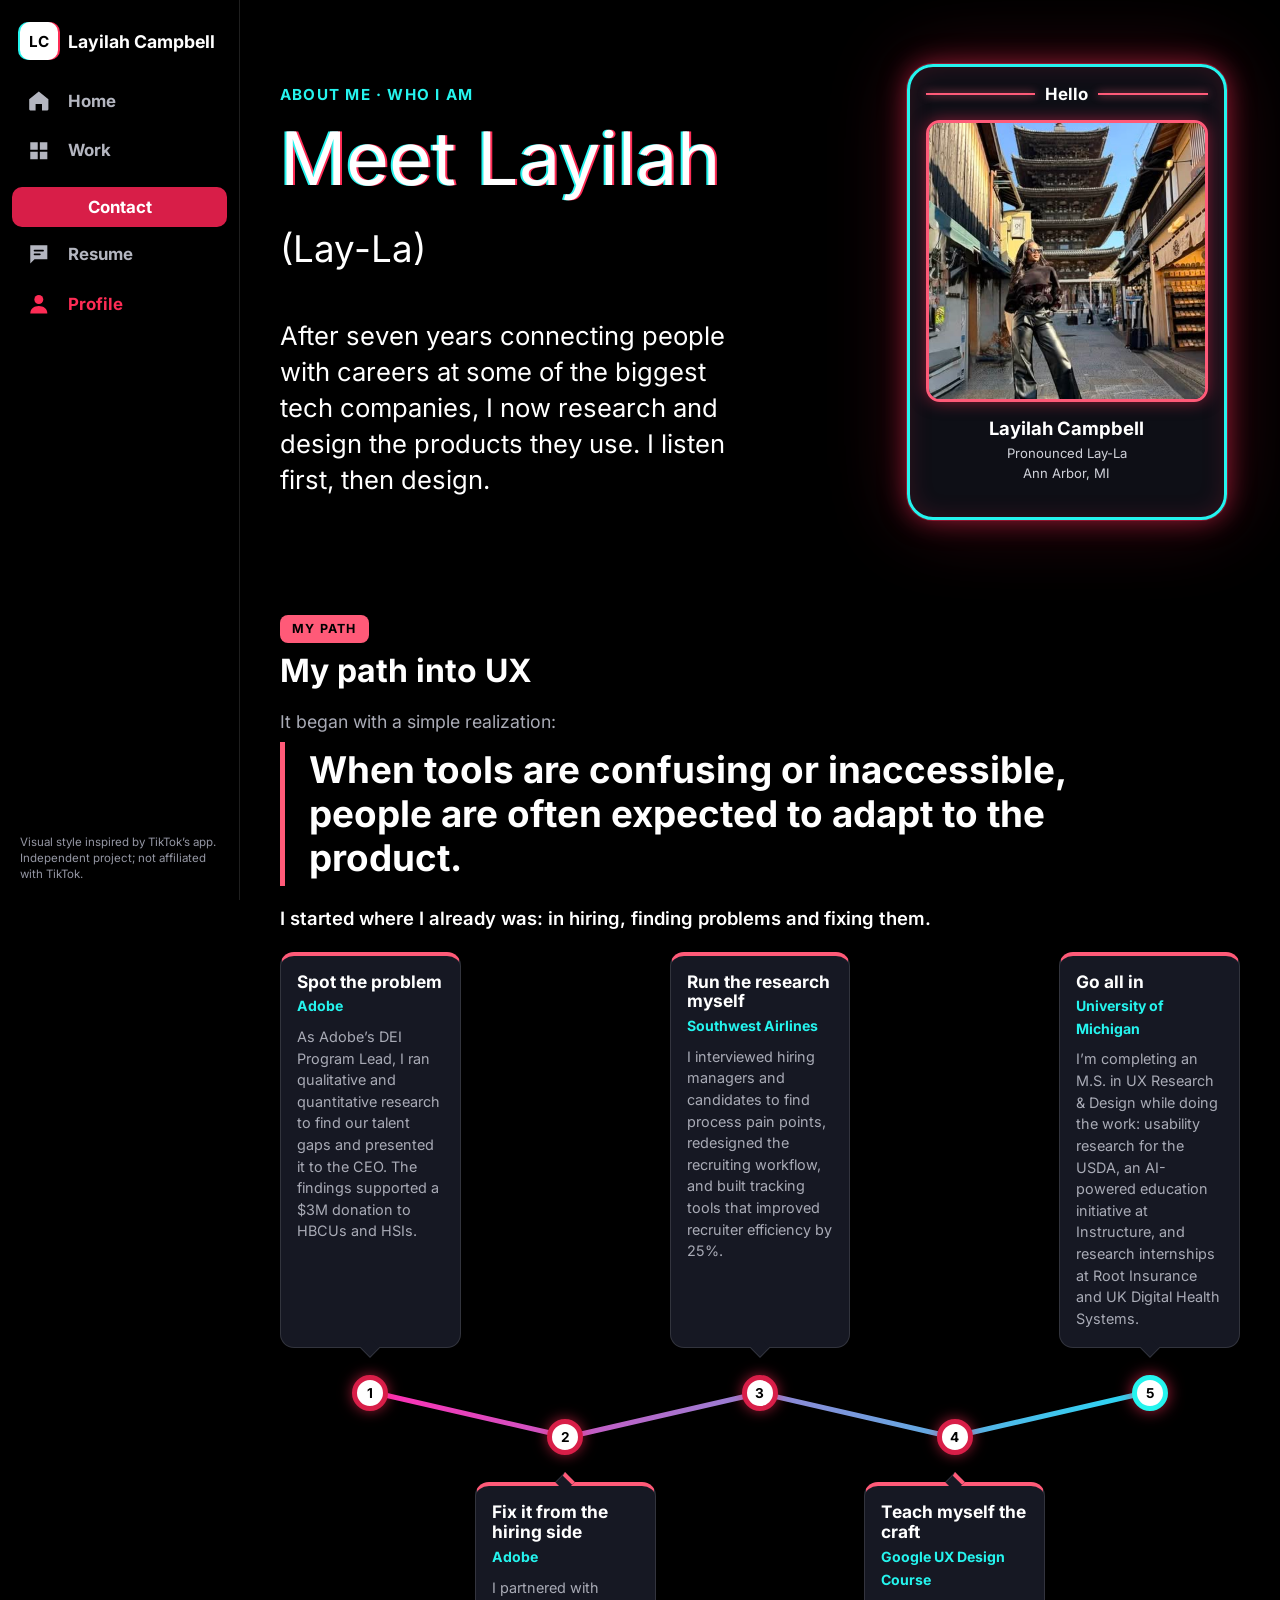
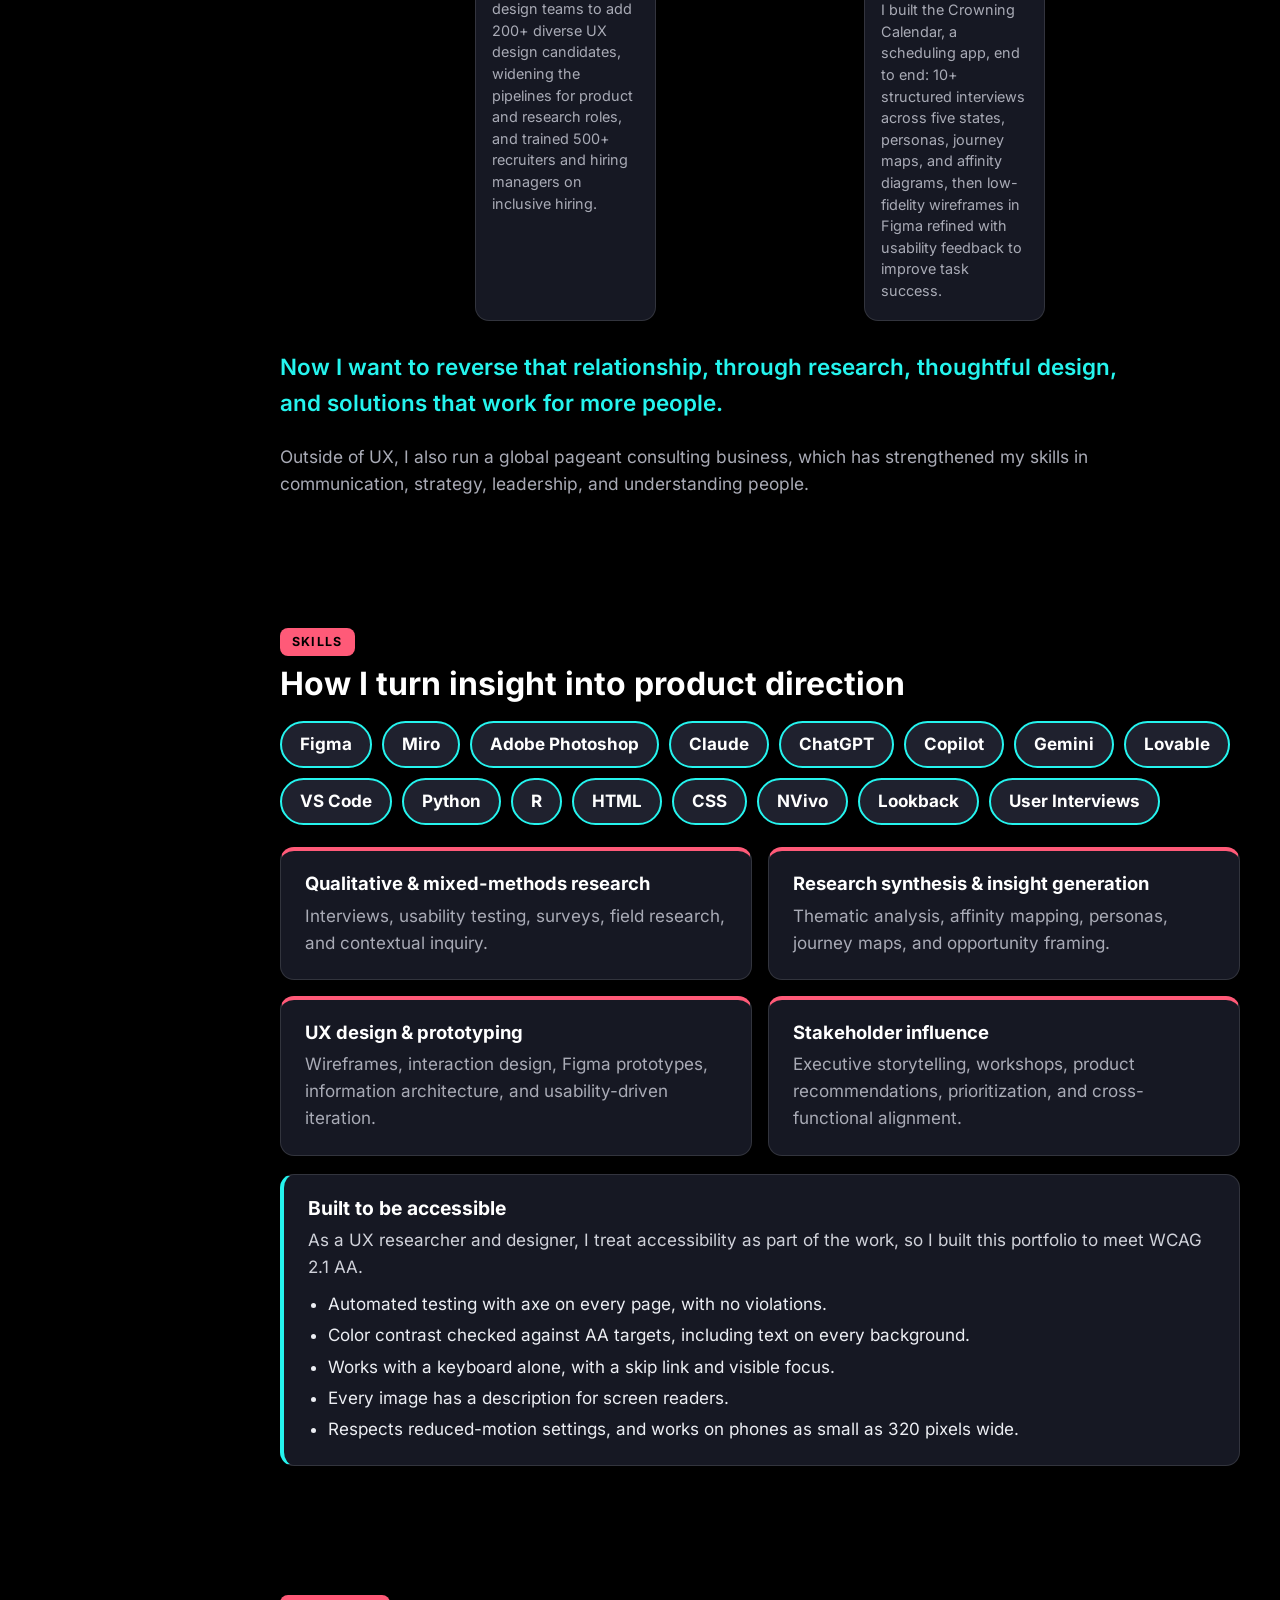
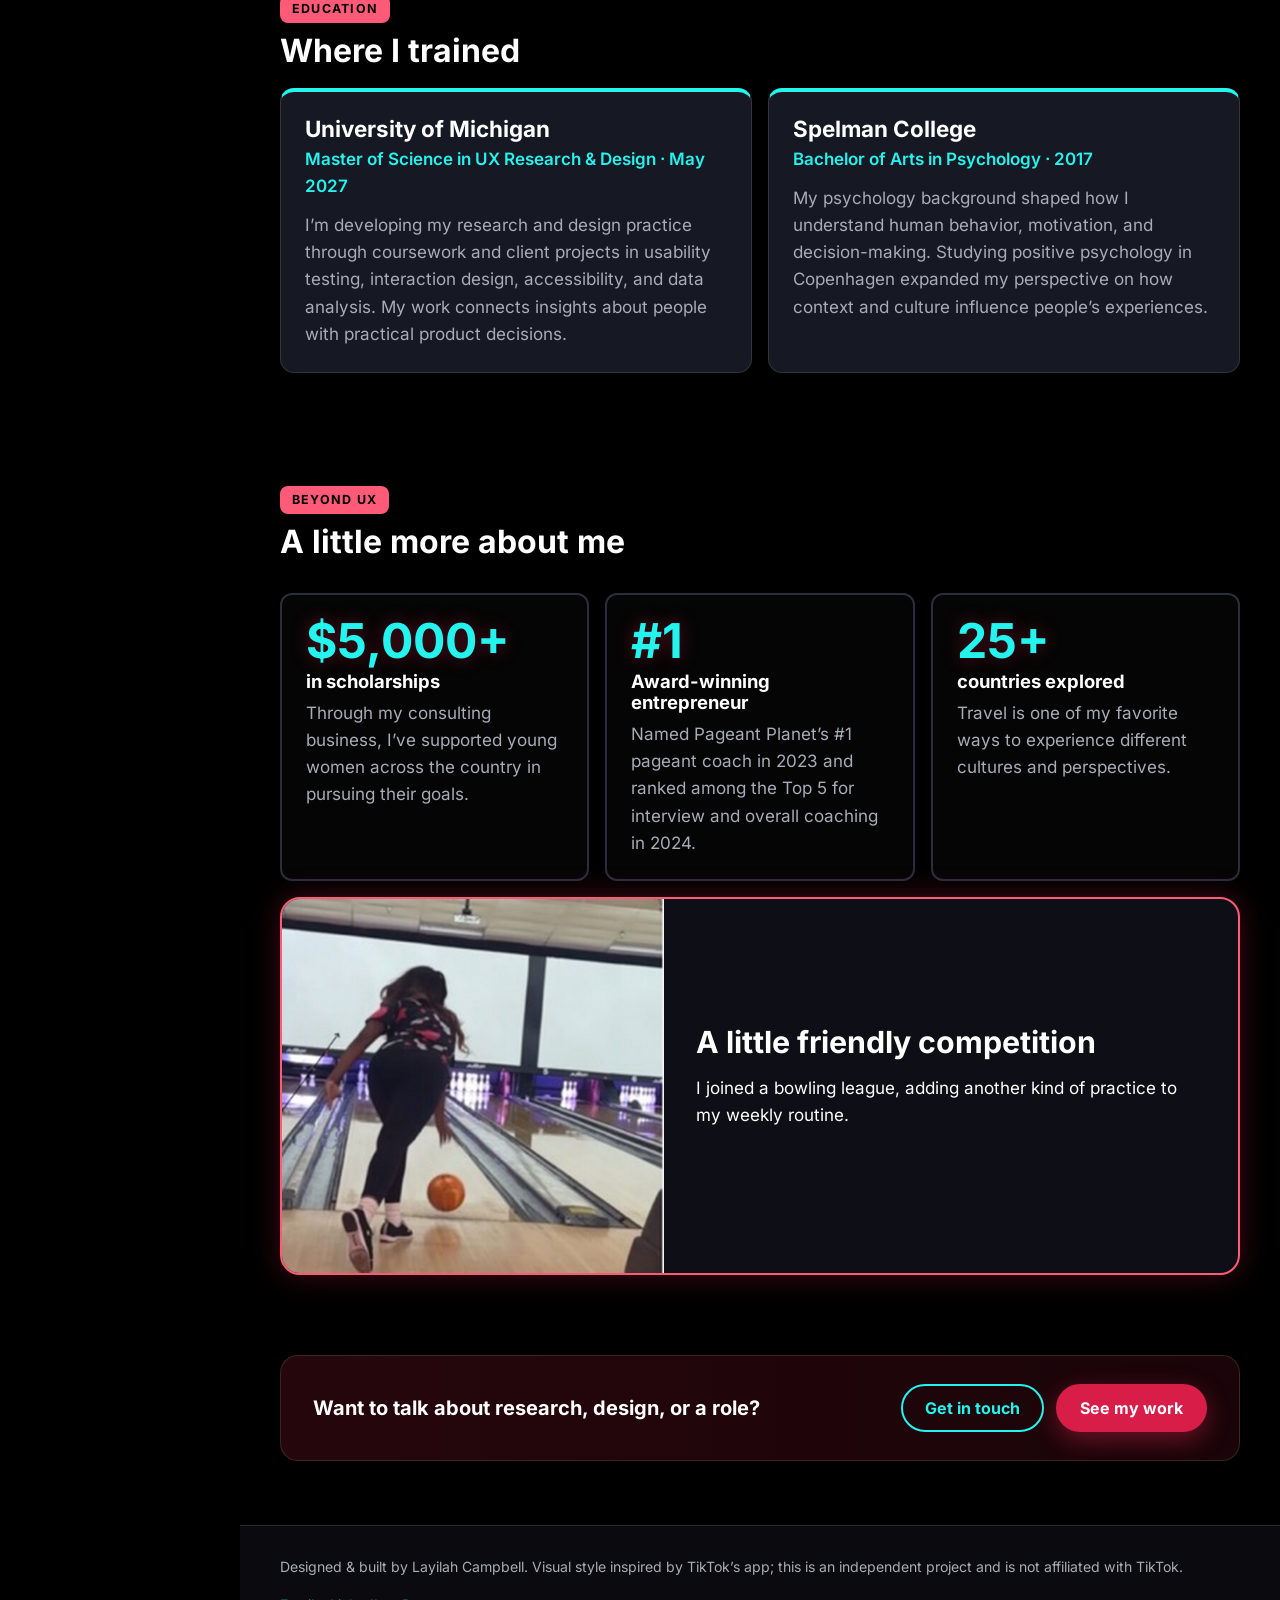
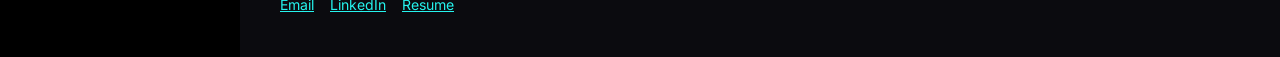
==== about.html @ dba00a61 "TikTok-inspired portfolio: reel feed, summary sheet, tab bar/sidebar nav Co-Authored-By: Claude Sonn" ====
<!doctype html>
<html lang="en">
<head>
  <meta charset="utf-8">
  <meta name="viewport" content="width=device-width, initial-scale=1">
  <title>About Layilah Campbell | UX Researcher &amp; Designer</title>
  <meta name="description" content="From seven years of recruiting at Google, Adobe and Meta to UX research and design. Learn how Layilah works.">
  <meta property="og:type" content="website">
  <meta property="og:site_name" content="Layilah Campbell">
  <meta property="og:title" content="About Layilah Campbell | UX Researcher &amp; Designer">
  <meta property="og:description" content="From seven years of recruiting at Google, Adobe and Meta to UX research and design. Learn how Layilah works.">
  <meta property="og:image" content="https://layilahnasser.github.io/tiktokportfolio/assets/img/og-card.jpg">
  <meta property="og:image:width" content="1200">
  <meta property="og:image:height" content="630">
  <meta property="og:image:alt" content="Layilah Campbell, UX research and design portfolio">
  <meta name="twitter:card" content="summary_large_image">
  <meta name="theme-color" content="#0f1114">
  <link rel="icon" href="assets/favicon.svg" type="image/svg+xml">
  <link rel="stylesheet" href="css/styles.css">
</head>
<body data-page="about">
  <header id="hud" class="hud"></header>
  <main id="main" tabindex="-1"></main>
  <footer id="footer" class="footer"></footer>
  <script src="js/data.js"></script>
  <script src="js/main.js"></script>
  <script src="js/pages.js"></script>
</body>
</html>
---- css/styles.css ----
/* ==========================================================================
   Layilah Campbell: UX research and design portfolio
   A short-video app look: black canvas, a full-screen vertical feed, a bottom tab bar, red and cyan accents.
   Inspired by the style of TikTok's app. Independent project; not affiliated with TikTok.
   Font: Inter (SIL Open Font License), hosted with the site.
   ========================================================================== */

@font-face { font-family: "Inter"; src: url("../assets/fonts/Inter-400.woff2") format("woff2"); font-weight: 400; font-display: swap; }
@font-face { font-family: "Inter"; src: url("../assets/fonts/Inter-500.woff2") format("woff2"); font-weight: 500; font-display: swap; }
@font-face { font-family: "Inter"; src: url("../assets/fonts/Inter-600.woff2") format("woff2"); font-weight: 600; font-display: swap; }
@font-face { font-family: "Inter"; src: url("../assets/fonts/Inter-700.woff2") format("woff2"); font-weight: 700; font-display: swap; }

:root {
  --bg: #000000;
  --bg-2: #0b0b0f;
  --panel: #161823;
  --panel-2: #1f212e;
  --line: rgba(255, 255, 255, 0.12);
  --text: #ffffff;
  --muted: #a9abb6;          /* secondary text, 9:1+ on every panel */
  --pink: #ff5a78;          /* neon: text/glow on dark (5.8:1 on --bg) */
  --pink-strong: #d81e48;   /* fills behind white text (5.4:1) */
  --pink-soft: #ffc9d3;
  --cyan: #25f4ee;
  --blue: #25f4ee;
  --blue-strong: #0b5f5c;   /* fills behind white text (6.8:1) */
  --lane-light: #2f6f6a;
  --gold: #ffd166;
  --wood-1: #d0915a;
  --wood-2: #8a5a2f;
  --strong: #ffffff;        /* headings and strong text */
  --soft: #d0d2da;          /* secondary text */
  --soft-2: #eceef3;        /* body text on panels */
  --bd: #2a2d3b;            /* panel borders */
  --accent: #25f4ee;        /* links and accents (text) */
  --gold-text: #ffd166;
  --inset: #0e0f16;         /* inset panels */
  --why-bg: #2a121a;
  --why-bd: #8a2a40;
  --why-label: #ffb3c1;
  --radius: 14px;
  --maxw: 1160px;
  --gutter: clamp(16px, 4vw, 40px);
  --font: "Inter", system-ui, -apple-system, "Segoe UI", sans-serif;
  --script: "Inter", system-ui, -apple-system, "Segoe UI", sans-serif;
  --tt-red: #fe2c55;
  --tt-cyan: #25f4ee;
  /* neon tube look: white core, pink tube, dark edge, glow */
  --neon-pink: none;
}

*,
*::before,
*::after { box-sizing: border-box; }

html { scroll-behavior: smooth; scroll-padding-top: 84px; }
@media (prefers-reduced-motion: reduce) {
  html { scroll-behavior: auto; }
  *, *::before, *::after { animation-duration: 0.001ms !important; animation-iteration-count: 1 !important; transition-duration: 0.001ms !important; }
}

body {
  margin: 0;
  font-family: var(--font);
  font-size: 17px;
  line-height: 1.6;
  color: var(--text);
  background-color: var(--bg);
  background-image: none;
  background-attachment: fixed;
  overflow-x: hidden;
  -webkit-font-smoothing: antialiased;
}

img { max-width: 100%; display: block; }
a { color: var(--cyan); }
h1, h2, h3, h4 { line-height: 1.15; margin: 0 0 0.5em; font-weight: 700; letter-spacing: 0; }
/* Page titles use the logo's neon script */
h1 {
  font-family: var(--script); font-weight: 400; font-size: clamp(2.8rem, 6.5vw, 4.6rem); line-height: 1.05;
  color: var(--strong); -webkit-text-stroke: 0.07em var(--pink); paint-order: stroke fill; text-shadow: var(--neon-pink);
  padding: 0.05em 0.1em 0.1em 0; transform: rotate(-3deg); transform-origin: left center;
}
h1 .todo { -webkit-text-stroke: 0; text-shadow: none; }
h2 { font-size: clamp(1.6rem, 3.4vw, 2.4rem); }
h3 { font-size: 1.15rem; }
p { margin: 0 0 1em; }
.sr-only { position: absolute !important; width: 1px; height: 1px; padding: 0; margin: -1px; overflow: hidden; clip: rect(0, 0, 0, 0); white-space: nowrap; border: 0; }
:focus-visible { outline: 3px solid var(--cyan); outline-offset: 3px; border-radius: 6px; }
main { display: block; outline: none; }
main > * { width: min(var(--maxw), 100% - 2 * var(--gutter)); margin-inline: auto; }

.skip { position: absolute; left: -999px; top: 8px; background: var(--pink); color: var(--strong); padding: 8px 14px; border-radius: 8px; z-index: 100; }
.skip:focus { left: 8px; }

/* Placeholder text — remove by editing js/data.js */
.todo {
  outline: 1.5px dashed var(--pink);
  outline-offset: 1px;
  background: rgba(254, 44, 85, 0.09);
  color: var(--pink-soft);
  border-radius: 4px;
  padding: 0 4px;
}

/* ---------- Buttons, labels ---------- */
.btn {
  display: inline-flex; align-items: center; gap: 8px;
  padding: 12px 22px; border-radius: 999px;
  font: 700 1rem var(--font); text-decoration: none; cursor: pointer;
  border: 2px solid transparent; transition: transform 0.15s, box-shadow 0.2s, background 0.2s;
}
.btn:hover { transform: translateY(-2px); }
.btn--pink { background: var(--pink-strong); color: var(--strong); box-shadow: 0 0 0 0 rgba(254, 44, 85, 0.5), 0 8px 24px rgba(254, 44, 85, 0.35); }
.btn--pink:hover { box-shadow: 0 0 22px rgba(254, 44, 85, 0.7); }
.btn--ghost { border-color: var(--cyan); color: var(--cyan); background: transparent; }
.btn--ghost:hover { background: rgba(254, 44, 85, 0.1); }

.eyebrow { font-weight: 700; text-transform: uppercase; letter-spacing: 0.08em; font-size: 0.95rem; color: var(--cyan); -webkit-text-stroke: 0.12em var(--bg-2); paint-order: stroke fill; text-shadow: 0 0 10px rgba(254, 44, 85, 0.45); margin-bottom: 0.6em; }
.lede { font-size: 1.15rem; color: var(--muted); max-width: 62ch; }
.h-sm { font-size: 1.2rem; text-transform: uppercase; letter-spacing: 0.1em; color: var(--pink-soft); margin: 0 0 1em; }
.h-sm--gap { margin-top: 1.8em; }

/* ---------- Top navigation ---------- */
.hud { position: sticky; top: 0; z-index: 50; padding: 10px var(--gutter); background: linear-gradient(rgba(13, 10, 20, 0.92), rgba(13, 10, 20, 0.75)); backdrop-filter: blur(8px); border-bottom: 1px solid var(--line); }
.hud-bar { display: flex; align-items: center; gap: 10px; max-width: var(--maxw); margin: 0 auto; }
.hud-links { display: flex; gap: 8px; list-style: none; margin: 0; padding: 0; overflow-x: auto; scrollbar-width: none; }
.hud-links::-webkit-scrollbar { display: none; }
.hud-pill {
  display: inline-block; white-space: nowrap; padding: 7px 16px; border-radius: 999px;
  font-weight: 700; font-size: 0.92rem; color: var(--strong); text-decoration: none;
  background: rgba(254, 44, 85, 0.16); border: 2px solid rgba(254, 44, 85, 0.7);
  transition: background 0.2s, border-color 0.2s;
}
.hud-pill:hover { background: rgba(254, 44, 85, 0.35); }
.hud-pill.is-active { background: var(--pink-strong); border-color: var(--pink); box-shadow: 0 0 14px rgba(254, 44, 85, 0.55); }
.hud-status { margin-left: auto; display: inline-flex; align-items: center; gap: 8px; white-space: nowrap; padding: 6px 14px; border-radius: 999px; font-weight: 700; font-size: 0.85rem; color: var(--gold-text); background: rgba(255, 176, 32, 0.12); border: 2px solid var(--gold); }
.hud-status .dot { width: 9px; height: 9px; border-radius: 50%; background: #3dff8b; box-shadow: 0 0 8px #3dff8b; }
@media (max-width: 720px) {
  .hud-status { display: none; }
  .hud { padding-inline: 12px; }
  .hud-bar, .hud-links { gap: 6px; }
  .hud-pill { padding: 5px 9px; font-size: 0.78rem; }
}

/* ---------- Logo (name + title) ---------- */
.logo {
  --size: 44px;
  font-size: var(--size);
  display: inline-grid; grid-template-columns: auto auto; grid-template-areas: "script mark" "title title";
  align-items: end; column-gap: 0.08em; text-decoration: none; line-height: 1;
}
.logo--sm { --size: 30px; }
.logo-script { grid-area: script; display: flex; flex-direction: column; transform: rotate(-8deg); transform-origin: left bottom; }
.logo-first, .logo-last {
  font-family: var(--script); color: var(--strong); font-weight: 400;
  -webkit-text-stroke: 0.075em var(--pink); paint-order: stroke fill; text-shadow: var(--neon-pink);
}
.logo-first { font-size: 0.48em; margin-left: 0.1em; margin-bottom: -0.12em; }
.logo-last { font-size: 1em; padding-right: 0.05em; }
.logo-mark { grid-area: mark; width: 1.15em; height: auto; align-self: center; filter: drop-shadow(0 0 0.06em rgba(254, 44, 85, 0.6)); }
.logo-title {
  grid-area: title; justify-self: end; margin-top: 0.05em;
  font: 700 0.27em/1 var(--font); letter-spacing: 0.02em; text-transform: uppercase; color: var(--cyan);
  -webkit-text-stroke: 0.14em var(--bg-2); paint-order: stroke fill; text-shadow: 0 0 0.3em rgba(254, 44, 85, 0.55);
}

/* ---------- Profile card: photo, school and program ---------- */
.player-card {
  position: relative; margin: 0; width: 100%; max-width: 340px; padding: 14px 16px 34px; text-align: center;
  border-radius: 26px; background: linear-gradient(180deg, var(--inset), var(--inset));
  border: 3px solid var(--cyan);
  box-shadow: 0 0 0 1px rgba(254, 44, 85, 0.35), 0 0 26px rgba(254, 44, 85, 0.55), 0 0 80px rgba(254, 44, 85, 0.22), inset 0 0 24px rgba(254, 44, 85, 0.14);
}
.pc-school { display: flex; align-items: center; gap: 10px; margin: 0 0 12px; font-weight: 700; font-size: 1.05rem; color: var(--strong); }
.pc-school::before, .pc-school::after { content: ""; flex: 1; height: 2px; background: var(--pink); box-shadow: 0 0 8px var(--pink); }
.pc-photo { aspect-ratio: 1 / 1; overflow: hidden; border: 3px solid var(--pink); border-radius: 14px; background: var(--inset); box-shadow: 0 0 16px rgba(254, 44, 85, 0.5); }
.pc-photo img { width: 100%; height: 100%; object-fit: cover; object-position: 50% 25%; }
.pc-info { display: flex; flex-direction: column; gap: 2px; margin-top: 12px; }
.pc-info strong { font-size: 1.15rem; color: var(--strong); }
.pc-info span { font-size: 0.82rem; color: var(--soft); line-height: 1.35; }
.pc-ball { position: absolute; right: -36px; bottom: -44px; width: 76px; height: 76px; filter: drop-shadow(0 8px 12px rgba(0, 0, 0, 0.65)); }
.player-card--about { justify-self: center; max-width: 320px; margin: 0 22px 22px 0; }

/* ---------- Home hero (banner: name + headline left, player card + lane right) ---------- */
.hero {
  position: relative; isolation: isolate; display: grid; grid-template-columns: 1.1fr 0.9fr; align-items: center; gap: 28px;
  min-height: 620px; margin-top: 20px; padding: clamp(28px, 4.5vw, 56px); border-radius: 28px; overflow: hidden;
  border: 1px solid rgba(255, 255, 255, 0.1);
  background:
    radial-gradient(ellipse 60% 70% at 14% 42%, rgba(255, 255, 255, 0.3), transparent 70%),
    linear-gradient(105deg, var(--bg) 0%, var(--inset) 55%, var(--inset) 100%);
}
.hero::before { /* speed streaks behind the headline */
  content: ""; position: absolute; inset: 0; z-index: -1; pointer-events: none;
  background:
    linear-gradient(90deg, transparent, rgba(254, 44, 85, 0.38) 45%, transparent 90%) 8% 56% / 62% 2px no-repeat,
    linear-gradient(90deg, transparent, rgba(255, 255, 255, 0.34) 50%, transparent) 22% 64% / 55% 3px no-repeat,
    linear-gradient(90deg, transparent, rgba(254, 44, 85, 0.25) 50%, transparent) 4% 72% / 60% 1px no-repeat,
    linear-gradient(90deg, transparent, rgba(254, 44, 85, 0.3) 40%, transparent) 30% 38% / 50% 2px no-repeat,
    linear-gradient(90deg, transparent, rgba(255, 255, 255, 0.28) 50%, transparent) 10% 84% / 45% 1px no-repeat;
}
.hero-bg { position: absolute; inset: 0; z-index: -1; overflow: hidden; }
.hero-lane { position: absolute; inset: 0; perspective: 760px; perspective-origin: 90% 0%; }
.hero-lane-plane { position: absolute; left: 93%; bottom: -150px; width: 420px; margin-left: -210px; height: 1250px; transform-origin: 50% 100%; transform: rotateX(70deg); transform-style: preserve-3d; }
.hero-lane-plane::after { content: ""; position: absolute; inset: 0; pointer-events: none; background: linear-gradient(to bottom, rgba(255, 255, 255, 0.85), transparent 14%); }
.hero-lane .pin-spot { width: 18px; height: 18px; left: calc(50% + var(--x) * 30px - 9px); bottom: calc(100% - 230px + var(--r) * 64px - 9px); }
.hero-lane .pin-wrap { width: 54px; height: 158px; left: calc(50% + var(--x) * 30px - 27px); bottom: calc(100% - 230px + var(--r) * 64px); transform: rotateX(-70deg); }
.hero-stats { display: flex; flex-direction: column; margin: 0 0 18px; font: italic 500 0.95rem var(--font); color: rgba(255, 255, 255, 0.9); line-height: 1.5; }
.hero-copy { position: relative; z-index: 2; }
.hero-title {
  max-width: 13em; margin: 0.45em 0 0.4em; padding: 0; transform: none; -webkit-text-stroke: 0; paint-order: normal;
  font-family: var(--font); font-weight: 700; font-size: clamp(2.1rem, 4.7vw, 3.5rem); line-height: 1.08; letter-spacing: 0;
  color: var(--cyan); text-shadow: 0 0 24px rgba(254, 44, 85, 0.3);
}
.hero-tagline { font-size: clamp(1.05rem, 1.7vw, 1.2rem); max-width: 34em; color: var(--strong); margin: 0; }
.hero-ctas { display: flex; flex-wrap: wrap; gap: 12px; margin-top: 1.5em; }
.hero-scene { position: relative; z-index: 2; display: flex; justify-content: center; padding: 0 clamp(70px, 12vw, 150px) 22px 0; }
/* the logo on the hero is just the neon name; the title lives on the player card */
.logo--xl { --size: clamp(54px, 8.4vw, 98px); }
.logo--xl .logo-mark, .logo--xl .logo-title { display: none; }
.logo--xl .logo-script { align-items: flex-start; }
.logo--xl .logo-first { font-size: 0.9em; margin: 0 0 -0.12em 0.05em; }
.logo--xl .logo-last { margin-left: 0.32em; }

@media (max-width: 900px) {
  .hero { grid-template-columns: 1fr; min-height: 0; gap: 36px; padding-bottom: 48px; }
  .hero-bg { top: 52%; } /* keep the lane (and pins) clear of the text on small screens */
  .hero-lane-plane { left: 50%; width: 360px; margin-left: -180px; bottom: -200px; }
  .hero-scene { padding: 0 22px 22px 0; }
}

/* ---------- Sections ---------- */
.section { padding: 56px 0; }
.section-head { margin-bottom: 26px; }
.section-head h2 { margin-bottom: 0.3em; }
.narrow { max-width: 760px; }
.prose p { font-size: 1.1rem; }

/* ---------- Project table (Project / Focus / Approach / Case study) ---------- */
.scoreboard {
  --cols: minmax(270px, 2.2fr) 1.1fr 1.5fr 200px;
  background: linear-gradient(180deg, var(--inset), var(--inset)); border: 2px solid var(--bd); border-radius: 18px; overflow: hidden;
  box-shadow: 0 20px 60px rgba(0, 0, 0, 0.5), 0 0 40px rgba(255, 255, 255, 0.15);
}
.sb-head, .sb-row { display: grid; grid-template-columns: var(--cols); align-items: center; }
.sb-head { background: rgba(255, 255, 255, 0.85); color: var(--muted); font-size: 0.8rem; text-transform: uppercase; letter-spacing: 0.1em; font-weight: 700; border-bottom: 1px solid var(--line); }
.sb-head > span { padding: 14px 16px; }
.sb-h { display: flex; flex-direction: column; align-items: center; gap: 4px; border-left: 1px solid var(--line); }
.sb-h b { display: grid; place-items: center; width: 26px; height: 26px; border: 2px solid var(--pink); border-radius: 6px; color: var(--strong); font-size: 0.85rem; box-shadow: 0 0 8px rgba(254, 44, 85, 0.5); }
.sb-h small { font-size: 0.72rem; color: var(--strong); letter-spacing: 0.08em; }
.sb-list { list-style: none; margin: 0; padding: 0; }
.sb-row { text-decoration: none; color: var(--text); border-top: 1px solid var(--line); transition: background 0.18s; }
.sb-list li:first-child .sb-row { border-top: 0; }
.sb-list li:nth-child(odd) .sb-row { background: rgba(255, 255, 255, 0.025); }
.sb-row:hover, .sb-row:focus-visible { background: var(--blue-strong); outline: none; }
.sb-row:focus-visible { box-shadow: inset 0 0 0 3px var(--cyan); }
.sb-row > span { padding: 14px 16px; }
.sb-project { display: flex; align-items: center; gap: 14px; }
.sb-ball { flex: none; width: 34px; height: 34px; transition: transform 0.7s cubic-bezier(0.25, 0.6, 0.35, 1); }
.sb-row:hover .sb-ball { transform: translateX(8px) rotate(34deg); } /* rolls sideways: rotation = distance / radius */
.sb-num { flex: none; font-size: 1.25rem; min-width: 1.6em; }
.sb-title { display: flex; flex-direction: column; line-height: 1.3; min-width: 0; }
.sb-title strong { font-size: 1.08rem; }
.sb-title small { color: var(--muted); font-size: 0.88rem; }
.sb-row:hover .sb-title small { color: var(--strong); }
.sb-cell { font-size: 0.98rem; line-height: 1.35; border-left: 1px solid var(--line); align-self: stretch; display: flex; align-items: center; }
.sb-go { display: flex; justify-content: center; }
.sb-btn { display: inline-flex; gap: 8px; align-items: center; white-space: nowrap; padding: 9px 18px; border: 2px solid var(--cyan); border-radius: 999px; color: var(--strong); font-weight: 700; font-size: 0.92rem; transition: background 0.18s, color 0.18s; }
.sb-row:hover .sb-btn { background: #fff; color: var(--bg); border-color: #fff; }
.sb-foot { display: flex; gap: 14px; align-items: center; padding: 12px 18px; font-size: 0.85rem; color: var(--muted); background: rgba(255, 255, 255, 0.85); border-top: 1px solid var(--line); }
.sb-pins { color: var(--pink); letter-spacing: 1px; font-size: 0.7rem; white-space: nowrap; }
@media (max-width: 900px) {
  .sb-head { display: none; }
  .sb-row { grid-template-columns: 1fr; gap: 0; }
  .sb-row > span { padding: 6px 16px; }
  .sb-project { padding-top: 14px !important; }
  .sb-cell { border-left: 0; display: block; font-size: 0.92rem; color: var(--muted); }
  .sb-cell::before { content: attr(data-label) ": "; color: var(--strong); font-weight: 700; }
  .sb-row:hover .sb-cell { color: var(--strong); }
  .sb-go { justify-content: flex-start; padding-bottom: 14px !important; }
  .sb-pins { display: none; }
}

/* ---------- Home link tiles ---------- */
.tablet-row { display: grid; grid-template-columns: repeat(4, 1fr); gap: 14px; }
.tablet {
  display: flex; flex-direction: column; gap: 2px; padding: 18px 18px 20px; border-radius: 14px; text-decoration: none; color: var(--text);
  background: linear-gradient(160deg, var(--inset), var(--inset)); border: 2px solid var(--bd); transform: perspective(600px) rotateY(0deg);
  transition: transform 0.2s, border-color 0.2s, box-shadow 0.2s;
}
.tablet:hover { border-color: var(--pink); box-shadow: 0 0 20px rgba(254, 44, 85, 0.3); transform: translateY(-3px); }
.tablet-k { font-size: 0.75rem; text-transform: uppercase; letter-spacing: 0.1em; color: var(--pink); font-weight: 700; }
.tablet strong { font-size: 1.3rem; }
.tablet span:last-child { color: var(--muted); font-size: 0.92rem; }
@media (max-width: 860px) { .tablet-row { grid-template-columns: repeat(2, 1fr); } }

/* ---------- Generic page head ---------- */
.page-head { padding: 64px 0 16px; }
.page-head--split { display: grid; grid-template-columns: 1.3fr 0.7fr; gap: 32px; align-items: center; }
.page-head--row { display: flex; flex-wrap: wrap; justify-content: space-between; align-items: flex-end; gap: 20px; }
@media (max-width: 760px) { .page-head--split { grid-template-columns: 1fr; }  }

/* ---------- About ---------- */
.card-grid { display: grid; grid-template-columns: repeat(3, 1fr); gap: 16px; }
.card { padding: 22px; background: var(--panel); border: 1px solid var(--line); border-radius: var(--radius); }
.card p { color: var(--muted); margin: 0; }
.card-k { font-size: 0.85rem; text-transform: uppercase; letter-spacing: 0.08em; font-weight: 700; color: var(--pink) !important; margin-bottom: 6px !important; }
.card-v { font-size: 1.5rem; margin: 0 0 8px; }
.h-md { font-size: clamp(1.5rem, 3vw, 2rem); margin-bottom: 18px; }
.lede--big { font-size: clamp(1.25rem, 2.4vw, 1.6rem); color: var(--text); line-height: 1.4; max-width: 30ch; }
.about-p { color: var(--muted); max-width: 56ch; font-size: 1.08rem; }
.tool-row { display: flex; flex-wrap: wrap; gap: 10px; list-style: none; padding: 0; margin: 0 0 22px; }
.tool-row li { padding: 8px 18px; border-radius: 999px; font-weight: 700; background: var(--panel-2); border: 2px solid var(--cyan); }
.cap-grid { display: grid; grid-template-columns: repeat(2, 1fr); gap: 16px; }
.cap { padding: 22px 24px; background: var(--panel); border: 1px solid var(--line); border-top: 4px solid var(--pink); border-radius: var(--radius); }
.cap h3 { margin-bottom: 8px; }
.cap p { margin: 0; color: var(--muted); }
@media (max-width: 700px) { .cap-grid { grid-template-columns: 1fr; } }
.card-num { display: inline-block; font-weight: 700; color: var(--pink); margin-bottom: 8px; }
.cta-band { display: flex; flex-wrap: wrap; align-items: center; justify-content: space-between; gap: 16px; padding: 28px 32px; margin-block: 24px 64px; border-radius: 18px; background: linear-gradient(90deg, rgba(254, 44, 85, 0.15), rgba(254, 44, 85, 0.1)); border: 1px solid var(--line); }
.cta-band p { margin: 0; font-size: 1.25rem; font-weight: 700; }
@media (max-width: 860px) { .card-grid { grid-template-columns: 1fr; } }

/* ---------- Work ---------- */
.rack { display: grid; grid-template-columns: repeat(auto-fill, minmax(320px, 1fr)); gap: 20px; }
.rack-card { display: flex; flex-direction: column; text-decoration: none; color: var(--text); background: var(--panel); border: 2px solid var(--bd); border-radius: 18px; overflow: hidden; transition: transform 0.2s, border-color 0.2s, box-shadow 0.2s; }
.rack-card:hover, .rack-card:focus-visible { transform: translateY(-4px); border-color: var(--ball); box-shadow: 0 0 26px color-mix(in srgb, var(--ball) 40%, transparent); outline: none; }
.rack-media { position: relative; aspect-ratio: 16 / 9; display: grid; place-items: center; background: radial-gradient(circle at 50% 120%, color-mix(in srgb, var(--ball) 45%, transparent), transparent 60%), var(--inset); }
.rack-media img { position: absolute; inset: 0; width: 100%; height: 100%; object-fit: cover; }
.rack-ball { width: 96px; height: 96px; position: relative; filter: drop-shadow(0 10px 18px rgba(0, 0, 0, 0.6)); transition: transform 0.8s cubic-bezier(0.25, 0.6, 0.35, 1); }
.rack-media img + .rack-ball { position: absolute; right: 14px; bottom: 14px; width: 52px; height: 52px; }
.rack-card:hover .rack-ball { transform: translateX(26px) rotate(31deg); }
.rack-body { padding: 18px 20px 22px; display: flex; flex-direction: column; flex: 1; }
.rack-body h2 { font-size: 1.4rem; margin-bottom: 0.25em; }
.rack-body > p { color: var(--muted); }
.rack-lane { font-size: 0.78rem; text-transform: uppercase; letter-spacing: 0.1em; font-weight: 700; color: var(--ball) !important; margin-bottom: 4px; }
.rack-meta { display: flex; gap: 22px; margin: 4px 0 16px; font-size: 0.9rem; }
.rack-meta dt { color: var(--muted); font-size: 0.75rem; text-transform: uppercase; letter-spacing: 0.08em; }
.rack-meta dd { margin: 0; }
.rack-go { margin-top: auto; font-weight: 700; color: var(--cyan); }
.tags { display: flex; flex-wrap: wrap; gap: 6px; list-style: none; padding: 0; margin: 0 0 12px; }
.tags li { font-size: 0.8rem; font-weight: 600; padding: 3px 10px; border-radius: 999px; background: rgba(255, 255, 255, 0.07); border: 1px solid var(--line); }

/* ---------- Resume ---------- */
.resume-grid { display: grid; grid-template-columns: 1.6fr 0.9fr; gap: 40px; }
.timeline { list-style: none; margin: 0 0 40px; padding: 0 0 0 22px; border-left: 3px solid var(--bd); }
.timeline > li { position: relative; padding: 0 0 26px; }
.timeline > li::before { content: ""; position: absolute; left: -32px; top: 4px; width: 17px; height: 17px; border-radius: 50%; background: var(--pink); box-shadow: 0 0 10px var(--pink); border: 3px solid var(--bg); }
.tl-head { display: flex; flex-wrap: wrap; justify-content: space-between; gap: 6px 16px; }
.tl-head h3, .tl-head h4 { margin: 0; font-size: 1.15rem; }
.tl-dates { font-size: 0.88rem; color: var(--muted); font-weight: 600; }
.tl-org { color: var(--cyan); font-weight: 600; margin: 2px 0 8px; }
.timeline ul { margin: 0; padding-left: 20px; color: var(--muted); }
.skills { align-self: start; position: sticky; top: 90px; padding: 22px; background: var(--panel); border: 1px solid var(--line); border-radius: var(--radius); }
.skill-block h3 { font-size: 0.95rem; margin-bottom: 8px; }
@media (max-width: 860px) { .resume-grid { grid-template-columns: 1fr; } .skills { position: static; } }

/* ---------- Contact ---------- */
.contact-list { margin: 28px 0 0; display: grid; gap: 12px; }
.contact-list > div { display: grid; grid-template-columns: 96px 1fr; gap: 12px; align-items: baseline; padding-bottom: 12px; border-bottom: 1px solid var(--line); }
.contact-list dt { color: var(--muted); font-size: 0.85rem; text-transform: uppercase; letter-spacing: 0.08em; font-weight: 700; }
.contact-list dd { margin: 0; }
.contact-list a { font-weight: 600; word-break: break-word; }

/* ---------- Case study ---------- */
.case-hero { padding: 40px 0 10px; }
.back { display: inline-block; margin-bottom: 24px; font-weight: 700; text-decoration: none; }
.case-title { display: flex; gap: 22px; align-items: center; }
.case-ball { width: 84px; height: 84px; flex: none; filter: drop-shadow(0 0 18px color-mix(in srgb, var(--ball) 60%, transparent)); }
.case-title h1 { margin-bottom: 0.15em; }
.case-meta { display: grid; grid-template-columns: repeat(4, 1fr); gap: 1px; margin: 28px 0; background: var(--line); border-radius: 14px; overflow: hidden; border: 1px solid var(--line); }
.case-meta > div { padding: 14px 16px; background: var(--panel); }
.case-meta dt { font-size: 0.75rem; text-transform: uppercase; letter-spacing: 0.1em; color: var(--muted); font-weight: 700; }
.case-meta dd { margin: 2px 0 0; font-weight: 600; }
@media (max-width: 760px) { .case-meta { grid-template-columns: repeat(2, 1fr); } .case-ball { width: 56px; height: 56px; } }

.case-layout { display: block; padding-bottom: 60px; }

.case-body { min-width: 0; }
.frame { padding: 8px 0 48px; }
.frame + .frame { border-top: 1px solid var(--line); padding-top: 40px; }
.frame-head { display: flex; align-items: center; gap: 14px; flex-wrap: wrap; margin-bottom: 14px; }
.frame-head h2 { margin: 0; }
.frame-no { font-size: 0.75rem; text-transform: uppercase; letter-spacing: 0.1em; font-weight: 700; padding: 4px 10px; border-radius: 8px; color: var(--bg); background: var(--ball); }
.frame h3 { margin-top: 1.4em; color: var(--pink-soft); }
.frame p { max-width: 70ch; }
.callout { font-size: 1.25rem; font-weight: 600; padding: 18px 22px; border-radius: 12px; border-left: 5px solid var(--ball); background: var(--panel); max-width: none !important; }
.method-grid, .decision-grid { display: grid; grid-template-columns: repeat(auto-fit, minmax(220px, 1fr)); gap: 14px; margin: 18px 0; }
.method, .decision { padding: 18px; background: var(--panel); border: 1px solid var(--line); border-radius: 12px; }
.method h3 { margin: 0 0 6px; font-size: 1rem; color: var(--text); }
.method p, .decision p { margin: 0; color: var(--muted); font-size: 0.95rem; }
.decision h4 { margin: 0 0 6px; }
.insights { padding-left: 0; list-style: none; counter-reset: ins; display: grid; gap: 10px; }
.insights li { counter-increment: ins; position: relative; padding: 12px 16px 12px 52px; background: var(--panel); border-radius: 10px; }
.insights li::before { content: counter(ins); position: absolute; left: 14px; top: 11px; width: 26px; height: 26px; display: grid; place-items: center; border-radius: 50%; background: var(--pink-strong); font-weight: 700; font-size: 0.85rem; }
.two-col { display: grid; grid-template-columns: 1fr 1fr; gap: 24px; }
@media (max-width: 760px) { .two-col { grid-template-columns: 1fr; } }
.iterations { list-style: none; padding: 0; margin: 0; display: grid; gap: 22px; }
.iteration { display: grid; grid-template-columns: 1fr 1.1fr; gap: 22px; align-items: start; padding: 18px; background: var(--panel); border-radius: 14px; border: 1px solid var(--line); }
.iteration h3 { margin-top: 0; }
.iteration .shot { margin: 0; }
@media (max-width: 760px) { .iteration { grid-template-columns: 1fr; } }
.shots { display: grid; grid-template-columns: repeat(auto-fit, minmax(260px, 1fr)); gap: 16px; }
.results { display: grid; grid-template-columns: repeat(auto-fit, minmax(150px, 1fr)); gap: 12px; margin-bottom: 20px; }
.result { padding: 18px; border-radius: 12px; text-align: center; background: linear-gradient(160deg, rgba(255, 255, 255, 0.35), rgba(255, 255, 255, 0.1)); border: 1px solid rgba(255, 255, 255, 0.6); }
.result strong { display: block; font-size: 1.8rem; font-weight: 700; }
.result span { color: var(--muted); font-size: 0.85rem; }

.shot { margin: 20px 0; }
.shot img { border-radius: 12px; border: 1px solid var(--line); width: 100%; }
.shot figcaption { margin-top: 8px; font-size: 0.85rem; color: var(--muted); }
.shot-ph { aspect-ratio: 16 / 9; display: grid; place-content: center; text-align: center; gap: 4px; border-radius: 12px; border: 2px dashed rgba(255, 255, 255, 0.16); background: repeating-linear-gradient(135deg, rgba(255, 255, 255, 0.02) 0 12px, transparent 12px 24px), var(--bg-2); color: var(--muted); }
.shot-ph span { font-weight: 700; color: var(--pink-soft); }
.shot-ph small { font-size: 0.8rem; }
.shot--empty figcaption { display: none; }
.shot--hero .shot-ph { aspect-ratio: 21 / 9; }


@media (max-width: 900px) {
        }

/* ---------- Footer ---------- */
.footer { border-top: 1px solid var(--line); padding: 30px var(--gutter) 40px; margin-top: 30px; background: rgba(255, 255, 255, 0.6); }
.footer-inner { max-width: var(--maxw); margin: 0 auto; display: flex; flex-wrap: wrap; align-items: center; justify-content: space-between; gap: 16px; }
.footer p { margin: 0; color: var(--muted); font-size: 0.88rem; }
.footer-links { display: flex; gap: 16px; }

/* ---------- About: story frames ---------- */
.h1-sub { font-size: 0.5em; white-space: nowrap; }
.frame-pill { display: inline-block; margin-bottom: 10px; padding: 4px 12px; border-radius: 8px; font-size: 0.78rem; font-weight: 700; text-transform: uppercase; letter-spacing: 0.1em; color: var(--bg); background: var(--pink); }
.narrow-wide { max-width: 860px; margin-left: max(var(--gutter), calc((100% - var(--maxw)) / 2)); margin-right: auto; }
.path-lead { margin: 0 0 6px; color: var(--muted); font-size: 1.1rem; }
.path-quote { margin: 0 0 18px; padding: 6px 0 6px 24px; border-left: 5px solid var(--pink); }
.path-quote p { margin: 0; font-size: clamp(1.5rem, 3.4vw, 2.3rem); line-height: 1.2; font-weight: 700; color: var(--strong); }
.path-turn { font-size: clamp(1.15rem, 2vw, 1.4rem); color: var(--cyan); font-weight: 600; max-width: 32em; }
.path-extra { color: var(--muted); font-size: 1.08rem; max-width: 40em; }
.edu-grid { display: grid; grid-template-columns: repeat(2, 1fr); gap: 16px; }
.edu { padding: 24px; background: var(--panel); border: 1px solid var(--line); border-top: 4px solid var(--cyan); border-radius: var(--radius); }
.edu h3 { font-size: 1.4rem; margin-bottom: 4px; }
.edu-program { color: var(--cyan); font-weight: 600; margin-bottom: 12px; }
.edu p:last-child { margin: 0; color: var(--muted); }
.more-grid { display: grid; grid-template-columns: repeat(3, 1fr); gap: 16px; margin-bottom: 16px; }
.more { padding: 22px 24px; background: var(--panel); border: 1px solid var(--line); border-radius: var(--radius); }
.more-v { margin: 0; font-size: clamp(2.2rem, 4vw, 3rem); line-height: 1; font-weight: 700; color: var(--cyan); text-shadow: 0 0 18px rgba(254, 44, 85, 0.35); }
.more h3 { margin: 6px 0 8px; font-size: 1.15rem; }
.more p:last-child { margin: 0; color: var(--muted); }
.league { position: relative; display: grid; grid-template-columns: minmax(200px, 0.8fr) 1.2fr; gap: 0; overflow: hidden; border-radius: 20px; background: linear-gradient(120deg, var(--inset), var(--inset)); border: 2px solid var(--pink); box-shadow: 0 0 30px rgba(254, 44, 85, 0.25); }
.league-photo { margin: 0; min-height: 260px; }
.league-photo img { width: 100%; height: 100%; object-fit: cover; }
.league-body { position: relative; align-self: center; padding: 28px 32px; }
.league-body h3 { font-size: clamp(1.4rem, 2.6vw, 1.9rem); }
.league-body p { color: var(--text); max-width: 32em; }
.league-tie { color: var(--pink-soft) !important; font-weight: 600; margin-bottom: 0; }
.league-ball { position: absolute; right: 22px; bottom: 18px; width: 48px; height: 48px; }
.cta-actions { display: flex; flex-wrap: wrap; gap: 12px; }
@media (max-width: 860px) {
  .edu-grid, .more-grid { grid-template-columns: 1fr; }
  .league { grid-template-columns: 1fr; }
  .league-photo { min-height: 0; aspect-ratio: 16 / 10; }
  .league-body { padding: 22px; }
  .league-ball { display: none; }
}

.path-bridge { margin: 0 0 18px; font-size: 1.15rem; color: var(--strong); font-weight: 600; max-width: 34em; }

/* ---------- Journey map (About, Frame 1) ---------- */
.jmap-wrap { position: relative; margin: 8px 0 28px; }
.jmap { list-style: none; margin: 0; padding: 0; display: grid; grid-template-columns: repeat(var(--n), 1fr); grid-template-rows: auto 110px auto; column-gap: 14px; }
.jline { grid-column: 1 / -1; grid-row: 2; list-style: none; pointer-events: none; z-index: 0; }
.jline svg { display: block; width: 100%; height: 100%; }
.path-section .path-lead, .path-section .path-quote, .path-section .path-bridge, .path-section .path-turn, .path-section .path-extra { max-width: 860px; }
.jstep { display: contents; }
.jcard {
  position: relative; grid-column: var(--i); align-self: stretch; padding: 16px 16px 18px; border-radius: 14px;
  background: var(--panel); border: 1px solid var(--line); border-top: 4px solid var(--pink);
}
.jcard h3 { margin: 0 0 4px; font-size: 1.08rem; color: var(--strong); }
.jorg { margin: 0 0 8px !important; color: var(--cyan); font-weight: 700; font-size: 0.88rem; }
.jcard p:last-child { margin: 0; color: var(--muted); font-size: 0.9rem; line-height: 1.5; }
.jstep--up .jcard { grid-row: 1; margin-bottom: 12px; }
.jstep--down .jcard { grid-row: 3; margin-top: 12px; }
.jstep--up .jcard::after, .jstep--down .jcard::before { content: ""; position: absolute; left: 50%; width: 14px; height: 14px; margin-left: -7px; background: var(--panel); border: 1px solid var(--line); transform: rotate(45deg); }
.jstep--up .jcard::after { bottom: -8px; border-top: 0; border-left: 0; }
.jstep--down .jcard::before { top: -11px; border-bottom: 0; border-right: 0; border-top: 4px solid var(--pink); border-left: 1px solid var(--line); background: var(--panel); }
.jmark { grid-column: var(--i); grid-row: 2; position: relative; z-index: 1; }
.jdot { position: absolute; left: 50%; width: 36px; height: 36px; margin: -18px 0 0 -18px; display: grid; place-items: center; border-radius: 50%; background: #fff; border: 5px solid var(--pink-strong); box-shadow: 0 0 14px rgba(254, 44, 85, 0.6); font-style: normal; }
.jdot b { font-size: 0.85rem; color: var(--bg); }
.jstep--up .jdot { top: 30%; }
.jstep--down .jdot { top: 70%; }
.jstep--now .jdot { border-color: var(--cyan); box-shadow: 0 0 16px rgba(254, 44, 85, 0.7); }
@media (max-width: 1100px) and (min-width: 761px) {
  .jmap { column-gap: 8px; grid-template-rows: auto 90px auto; }
  .jcard { padding: 12px 10px 14px; }
  .jcard h3 { font-size: 0.95rem; }
  .jorg { font-size: 0.78rem; margin-bottom: 6px !important; }
  .jcard p:last-child { font-size: 0.78rem; line-height: 1.45; }
  .jdot { width: 30px; height: 30px; margin: -15px 0 0 -15px; border-width: 4px; }
}
@media (max-width: 760px) {
  .jline { display: none; }
  .jmap { display: block; position: relative; padding-left: 52px; }
  .jmap::before { content: ""; position: absolute; left: 17px; top: 6px; bottom: 6px; width: 5px; border-radius: 3px; background: linear-gradient(to bottom, var(--pink), var(--cyan)); }
  .jstep { display: flex; flex-direction: column; position: relative; margin-bottom: 18px; }
  .jstep .jcard { margin: 0 !important; }
  .jstep .jcard::before, .jstep .jcard::after { display: none; }
  .jmark { display: contents; }
    .jdot { top: 30px !important; left: -33px; }
}

/* ---------- Frame strip (case study progress scorecard) ---------- */
.fstrip-nav { position: sticky; top: 59px; z-index: 6; margin: 6px 0 26px; }
.fstrip { list-style: none; margin: 0; padding: 0; display: grid; grid-template-columns: repeat(7, 1fr); border: 2px solid var(--bd); border-radius: 14px; overflow: hidden; background: var(--inset); box-shadow: 0 8px 24px rgba(0, 0, 0, 0.45); }
.fcell { border-left: 1px solid var(--line); }
.fcell:first-child { border-left: 0; }
.fcell a { display: block; text-align: center; text-decoration: none; color: var(--muted); }
.fn { display: block; padding: 6px 4px; font-size: 0.76rem; text-transform: uppercase; letter-spacing: 0.06em; font-weight: 700; background: var(--bg); white-space: nowrap; overflow: hidden; text-overflow: ellipsis; }
.fm { display: grid; place-items: center; height: 44px; font-weight: 700; font-size: 1.5rem; }
.fcell[data-state="todo"] .fm::before { content: "\2013"; color: var(--muted); }
.fcell[data-state="done"] .fm::before { content: "X"; color: var(--pink); text-shadow: 0 0 10px rgba(254, 44, 85, 0.6); }
.fcell[data-state="done"] a { color: var(--strong); }
.fcell[data-state="now"] { background: var(--blue-strong); }
.fcell[data-state="now"] .fn { background: var(--bg-2); color: var(--strong); }
.fcell[data-state="now"] .fm::before { content: "\25B8"; color: var(--strong); font-size: 1.2rem; }
.fcell a:hover { background: rgba(255, 255, 255, 0.06); }
.fcell[data-state="now"] a:hover { background: transparent; }
@media (max-width: 700px) { .fl { display: none; } .fn { font-size: 0.85rem; } .fm { height: 36px; } }

/* ---------- Next-project panel (end of a case study) ---------- */
.strike-panel { position: relative; overflow: hidden; margin-top: 28px; padding: 44px 24px 38px; text-align: center; border-radius: 22px; border: 2px solid var(--pink); background: radial-gradient(ellipse 60% 90% at 50% 0%, rgba(254, 44, 85, 0.28), transparent 70%), var(--inset); box-shadow: 0 0 34px rgba(254, 44, 85, 0.3); }
.strike-panel .sp-big { margin: 0; font-family: var(--script); font-weight: 400; font-size: clamp(3.6rem, 10vw, 6.4rem); line-height: 1; color: var(--strong); -webkit-text-stroke: 0.07em var(--pink); paint-order: stroke fill; text-shadow: var(--neon-pink), 0 0 50px var(--pink); padding: 0 0.1em 0.08em; transform: scale(0.85); transition: transform 0.45s cubic-bezier(0.2, 1.6, 0.4, 1); }
.strike-panel p { margin: 10px auto 22px; color: var(--soft-2); font-size: 1.1rem; max-width: 40em; }
.sp-btns { display: flex; gap: 12px; justify-content: center; flex-wrap: wrap; }
.strike-panel.is-hit .sp-big { transform: scale(1) rotate(-3deg); }
@media (prefers-reduced-motion: reduce) { .strike-panel .sp-big { transition: none; } }

/* ---------- Stat readouts under the home photo card ---------- */
.hero-card-col { display: flex; flex-direction: column; align-items: stretch; width: 100%; max-width: 340px; }
.statbar { display: grid; grid-auto-flow: column; grid-auto-columns: 1fr; margin: 30px 0 0; border: 2px solid var(--bd); border-radius: 14px; overflow: hidden; background: var(--inset); }
.statbar-i { padding: 12px 8px; text-align: center; border-left: 1px solid var(--line); }
.statbar-i:first-child { border-left: 0; }
.statbar dd { margin: 0; font-size: 1.6rem; font-weight: 700; line-height: 1.1; color: var(--cyan); text-shadow: 0 0 12px rgba(254, 44, 85, 0.4); }
.statbar dt { margin-top: 2px; font-size: 0.7rem; text-transform: uppercase; letter-spacing: 0.08em; color: var(--muted); font-weight: 700; }

/* leave room for the sticky nav + frame strip when jumping to a frame */
html:has(body[data-page="project"]) { scroll-padding-top: 160px; }

/* Final Design gallery */
.design-block { margin: 0 0 30px; }
.design-label { margin: 0 0 10px; color: var(--strong) !important; font-size: 1.15rem; }
.design-shots { display: grid; gap: 14px; }
.design-shots--multi { grid-template-columns: 2fr 1fr; align-items: start; }
.design-shots .shot { margin: 0; }
.design-shots .shot--full img { width: 100%; max-height: none; background: transparent; }
@media (max-width: 700px) { .design-shots--multi { grid-template-columns: 1fr; } }
/* Video and embeds */
.shot--video video { display: block; width: 100%; max-height: 640px; border-radius: 12px; border: 1px solid var(--line); background: #000; }
.shot--embed .embed-wrap { position: relative; aspect-ratio: 16 / 9; border-radius: 12px; overflow: hidden; border: 1px solid var(--line); background: #000; }
.shot--embed iframe { position: absolute; inset: 0; width: 100%; height: 100%; border: 0; }

/* Several phone screens side by side (cover) */
.shot--phones { padding: 28px 18px; }
.shot--phones img { width: min(1000px, 100%); border-radius: 0; box-shadow: none; }
.rack-media img.rack-img--contain { object-fit: contain; padding: 14px 10px 0; }

/* ---------- Concise research layout ---------- */
.glance { font-size: 1.15rem; margin: 0 0 12px; }
.chips { list-style: none; display: flex; flex-wrap: wrap; gap: 8px; padding: 0; margin: 0 0 16px; }
.chip { background: var(--inset); border: 1px solid var(--bd); border-radius: 999px; padding: 6px 14px; font-size: 0.95rem; color: var(--strong); }
.glance-grid { display: grid; gap: 14px; margin: 8px 0 16px; align-items: start; }
.glance-grid--2 { grid-template-columns: repeat(2, 1fr); }
.glance-grid--3 { grid-template-columns: repeat(3, 1fr); }
.glance-grid .shot { margin: 0; }
.obj-grid { list-style: none; display: grid; grid-template-columns: repeat(2, 1fr); gap: 12px; padding: 0; margin: 0 0 12px; }
.obj-grid li { background: var(--panel); border: 2px solid var(--bd); border-radius: 14px; padding: 14px 16px; font-weight: 600; }
.obj-grid .card-num { display: block; color: var(--cyan, var(--accent)); margin-bottom: 4px; }
.concept-grid { display: grid; grid-template-columns: repeat(auto-fit, minmax(170px, 1fr)); gap: 12px; margin: 8px 0 16px; }
.concept { margin: 0; background: var(--panel); border: 2px solid var(--bd); border-radius: 14px; overflow: hidden; display: flex; flex-direction: column; }
.concept-img .shot { margin: 0; border: 0; border-radius: 0; padding: 0; }
.concept figcaption { padding: 10px 12px; display: grid; gap: 6px; font-size: 0.95rem; }
.concept .heard { background: var(--inset); border-radius: 8px; padding: 6px 8px; font-size: 0.85rem; }
.more { margin-top: 14px; border: 2px solid var(--bd); border-radius: 12px; background: rgba(255, 255, 255, 0.02); }
.more > summary { cursor: pointer; padding: 10px 16px; font-weight: 700; color: var(--cyan, var(--accent)); }
.more > summary:focus-visible { outline: 3px solid var(--gold-text); outline-offset: 2px; }
.more-body { padding: 0 16px 16px; }
@media (max-width: 700px) { .glance-grid--2, .glance-grid--3, .obj-grid { grid-template-columns: 1fr; } }
.contrib { border: 2px solid var(--cyan, var(--accent)); border-radius: 14px; padding: 12px 16px; background: var(--panel); margin: 0 0 12px; }
.contrib b { color: var(--cyan, var(--accent)); font-size: 0.8rem; letter-spacing: 0.1em; text-transform: uppercase; }
.contrib p { margin: 4px 0 0; font-weight: 600; }
.goal-mini { background: var(--panel); border: 2px solid var(--bd); border-radius: 14px; padding: 14px 16px; font-weight: 600; }
.goal-mini .card-num { display: block; color: var(--cyan, var(--accent)); margin-bottom: 4px; }
.obj-grid--3 { grid-template-columns: repeat(3, 1fr); }
.design-grid { display: grid; grid-template-columns: repeat(2, 1fr); gap: 16px; margin: 8px 0 8px; align-items: start; }
.design-cell { min-width: 0; }
.design-cell .design-label { margin: 0 0 6px; font-size: 1rem; }
.design-cell .shot { margin: 0; }
.design-cell .shot img { max-height: 460px; width: 100%; object-fit: cover; object-position: top; }
.design-cell .shot--missing, .design-cell .shot .missing { min-height: 0; }
.hint { font-size: 0.9rem; color: var(--text-dim, var(--soft)); margin: 0 0 12px; }
@media (max-width: 700px) { .obj-grid--3, .design-grid { grid-template-columns: 1fr; } }
.doc-list { list-style: none; display: flex; flex-wrap: wrap; gap: 14px 22px; padding: 0; margin: 0 0 14px; }
.doc-list li { display: grid; gap: 4px; }
.doc-list span { font-size: 0.9rem; color: var(--text-dim, var(--soft)); }
.phone-row { display: grid; grid-template-columns: repeat(auto-fit, minmax(150px, 1fr)); gap: 16px; align-items: start; padding: 22px 18px; }
.shot--rowwrap { background: radial-gradient(circle at 50% 120%, color-mix(in srgb, var(--ball) 35%, transparent), transparent 70%), var(--inset); }
.phone-row .shot { margin: 0; background: transparent; border: 0; padding: 0; }
.phone-row .shot img { width: 100%; max-height: 560px; object-fit: contain; }
.phone-row .shot--empty .shot-ph { min-height: 320px; }
.phone-row .shot--phone { min-width: 0; padding: 0; background: transparent; display: block; }
.phone-row .shot--phone img { width: 100%; box-shadow: none; border-radius: 14px; }
.phone-row .shot--empty .shot-ph { aspect-ratio: 9 / 16; min-height: 0; overflow: hidden; padding: 8px; font-size: 0.8rem; word-break: break-word; }
.phone-row .shot--empty .shot-ph .ph-file { font-size: 0.7rem; }

/* Ball is the lane number (My Work cards) */
.rack-head { display: flex; align-items: center; gap: 14px; margin-bottom: 10px; }
.rack-head h2 { margin: 0; }
.rack-head .rack-lane { margin: 0 0 2px; }
.rack-ballwrap { position: relative; flex: none; width: 54px; height: 54px; display: block; }
.rack-ballwrap .rack-ball { position: absolute; inset: 0; width: 100%; height: 100%; transition: transform 0.6s cubic-bezier(0.25, 0.6, 0.35, 1); filter: drop-shadow(0 6px 10px rgba(0, 0, 0, 0.55)); }
.rack-num { position: absolute; inset: 0; display: grid; place-items: center; padding-top: 14px; font-size: 1.15rem; font-weight: 700; color: var(--inset); pointer-events: none; }
.rack-card:hover .rack-ballwrap .rack-ball, .rack-card:focus-visible .rack-ballwrap .rack-ball { transform: rotate(240deg); }
@media (prefers-reduced-motion: reduce) { .rack-ballwrap .rack-ball { transition: none; } }

.rack-ballwrap .rack-ball { border-radius: 50%; background: radial-gradient(circle at 32% 28%, rgba(255,255,255,0.6) 0 6%, transparent 18%), radial-gradient(circle at 40% 35%, color-mix(in srgb, var(--ball) 70%, #fff), var(--ball) 55%, color-mix(in srgb, var(--ball) 55%, #000)); position: absolute; }
.rack-ballwrap .rack-ball i { position: absolute; width: 13%; height: 13%; border-radius: 50%; background: var(--inset); box-shadow: inset 0 1px 2px #000; }
.rack-ballwrap .rack-ball i:nth-child(1) { left: 36%; top: 26%; }
.rack-ballwrap .rack-ball i:nth-child(2) { left: 54%; top: 22%; }
.rack-ballwrap .rack-ball i:nth-child(3) { left: 46%; top: 42%; }
.rack-num { padding-top: 16px; }
.rack-ballwrap { width: 58px; height: 58px; }
.rack-ballwrap .rack-ball i { width: 11%; height: 11%; }
.rack-ballwrap .rack-ball i:nth-child(1) { left: 38%; top: 15%; }
.rack-ballwrap .rack-ball i:nth-child(2) { left: 53%; top: 12%; }
.rack-ballwrap .rack-ball i:nth-child(3) { left: 46%; top: 27%; }
.rack-num { padding-top: 26px; font-size: 1.05rem; }
.case-intro { max-width: 62ch; margin: 12px 0 0; font-size: 1.05rem; line-height: 1.6; color: var(--text); }
.callout-label { display: block; font-size: 0.8rem; letter-spacing: 0.12em; text-transform: uppercase; color: var(--cyan, var(--accent)); margin-bottom: 4px; }
.obj-grid .obj-title { display: block; font-size: 1.1rem; margin-bottom: 4px; }
.obj-grid .obj-text { display: block; font-weight: 400; color: var(--text-dim, var(--soft)); }
.obj-grid--three { grid-template-columns: repeat(3, 1fr); }
@media (max-width: 700px) { .obj-grid--three { grid-template-columns: 1fr; } }

/* My Work: featured three + slim rows */
.rack-head h3 { margin: 0; font-size: 1.35rem; line-height: 1.15; }
.work-label { display: flex; align-items: center; gap: 12px; margin: 0 0 12px; font-size: 0.85rem; letter-spacing: 0.14em; text-transform: uppercase; color: var(--gold-text); }
.work-label::after { content: ""; flex: 1; height: 2px; background: linear-gradient(90deg, rgba(255, 210, 74, 0.4), transparent); }
.work-label--more { color: var(--cyan, var(--accent)); margin-top: 36px; }
.work-label--more::after { background: linear-gradient(90deg, rgba(254, 44, 85, 0.4), transparent); }
.rack--featured { grid-template-columns: repeat(auto-fill, minmax(300px, 1fr)); }
.rack--featured .rack-card { border-color: color-mix(in srgb, var(--ball) 55%, var(--bd)); box-shadow: 0 0 28px color-mix(in srgb, var(--ball) 22%, transparent); }
.rack--featured .rack-media { aspect-ratio: 16 / 9; }
.work-rows { display: grid; gap: 12px; }
.work-row { display: grid; grid-template-columns: 150px 1fr auto; gap: 18px; align-items: center; background: var(--inset); border: 2px solid var(--bd); border-radius: 16px; padding: 12px 18px 12px 12px; text-decoration: none; color: var(--text); transition: border-color 0.2s; }
.work-row:hover, .work-row:focus-visible { border-color: var(--ball); outline: none; }
.work-row-img { height: 84px; border-radius: 10px; overflow: hidden; background: var(--inset); }
.work-row-img img { width: 100%; height: 100%; object-fit: cover; object-position: top; display: block; }
.work-row-tx { display: flex; align-items: center; gap: 14px; min-width: 0; }
.work-row-tx h3 { margin: 0; font-size: 1.3rem; }
.work-row-tx p { margin: 0; }
.work-row-tx .rack-lane { margin: 0 0 2px; }
.work-row-go { font-weight: 700; color: var(--cyan, var(--accent)); white-space: nowrap; }
.work-row:hover .rack-ballwrap .rack-ball { transform: rotate(240deg); }
@media (max-width: 800px) { .work-row { grid-template-columns: 90px 1fr; } .work-row-go { display: none; } .work-row-img { height: 64px; } }

/* Design system layout */
.ds-h { display: flex; align-items: center; gap: 10px; margin: 28px 0 12px; font-size: 1.25rem; }
.ds-h small { font-size: 0.85rem; font-weight: 400; color: var(--muted); }
.ds-n { display: inline-grid; place-items: center; width: 28px; height: 28px; border-radius: 50%; background: var(--cyan, var(--accent)); color: var(--bg); font-size: 0.9rem; font-weight: 700; }
.ds-ramp { margin: 0 0 14px; }
.ds-ramp h4 { margin: 0 0 6px; font-size: 0.95rem; color: var(--text); }
.ds-row { list-style: none; display: grid; grid-template-columns: repeat(auto-fit, minmax(62px, 1fr)); gap: 4px; padding: 0; margin: 0; }
.ds-sw { background: var(--sw); color: var(--on); border-radius: 8px; padding: 14px 6px 6px; min-height: 64px; display: flex; flex-direction: column; justify-content: flex-end; font-size: 0.7rem; line-height: 1.2; border: 1px solid rgba(255, 255, 255, 0.14); word-break: break-word; }
.ds-sw b { font-size: 0.78rem; }
.ds-tokens { display: grid; grid-template-columns: repeat(auto-fit, minmax(300px, 1fr)); gap: 14px; }
.ds-card { background: var(--panel); border: 2px solid var(--bd); border-radius: 14px; padding: 14px; }
.ds-card h4 { margin: 0 0 10px; font-size: 1rem; }
.ds-trow { margin-bottom: 10px; }
.ds-trow p { margin: 0 0 4px; font-size: 0.8rem; letter-spacing: 0.08em; text-transform: uppercase; color: var(--muted); }
.ds-row--s { grid-template-columns: repeat(auto-fit, minmax(54px, 1fr)); }
.ds-row--s .ds-sw { min-height: 52px; padding-top: 10px; font-size: 0.62rem; }
.ds-row--s .ds-sw b { font-size: 0.66rem; }
.ds-comp { display: grid; gap: 14px; }
.newpages { display: grid; grid-template-columns: repeat(auto-fit, minmax(320px, 1fr)); gap: 16px; }
.newpage .shot img { max-height: 460px; object-fit: cover; object-position: top; width: 100%; }

/* Competitor analysis */
.comp { margin: 14px 0 18px; }
.comp h3 { margin: 0 0 6px; }
.comp-cards { display: grid; grid-template-columns: repeat(auto-fit, minmax(220px, 1fr)); gap: 12px; margin: 10px 0 16px; }
.comp-card { background: var(--panel); border: 2px solid var(--bd); border-radius: 14px; padding: 14px 16px; }
.comp-card small { display: block; font-weight: 700; letter-spacing: 0.1em; font-size: 0.72rem; text-transform: uppercase; color: var(--cyan, var(--accent)); }
.comp-card h4 { margin: 2px 0 6px; font-size: 1.1rem; }
.comp-card p { margin: 0; font-size: 0.95rem; }
.comp-wrap { position: relative; overflow-x: auto; margin-bottom: 14px; }
.comp-table { width: 100%; border-collapse: separate; border-spacing: 0; background: var(--panel); border: 2px solid var(--bd); border-radius: 14px; overflow: hidden; min-width: 520px; }
.comp-table caption { text-align: left; font-weight: 700; letter-spacing: 0.1em; text-transform: uppercase; font-size: 0.8rem; color: var(--cyan, var(--accent)); padding: 0 0 8px; caption-side: top; }
.comp-table th, .comp-table td { padding: 10px 12px; text-align: center; border-bottom: 1px solid var(--bd); font-size: 0.95rem; }
.comp-table thead th { font-size: 0.85rem; color: var(--muted); }
.comp-table tbody th { text-align: left; font-weight: 600; color: var(--text); }
.comp-table tr:last-child th, .comp-table tr:last-child td { border-bottom: 0; }
.comp-table td.yes { color: var(--accent); font-weight: 700; font-size: 1.15rem; }
.comp-table td.no { color: var(--muted); }
.comp-us { background: rgba(198, 242, 74, 0.12); color: #c6f24a !important; }
.comp-wrap:focus-visible { outline: 3px solid var(--gold-text); outline-offset: 2px; }

.ds-type { display: flex; justify-content: center; }
.ds-type .shot { margin: 0; width: auto; max-width: 100%; }
.ds-type .shot img { width: auto; max-width: 100%; max-height: 560px; margin: 0 auto; display: block; }
@media (max-width: 380px) { .hud { padding-inline: 8px; } .hud-bar, .hud-links { gap: 4px; } .hud-pill { padding: 5px 7px; font-size: 0.74rem; } }
body { overflow-x: clip; }
.work-row { grid-template-columns: 150px minmax(0, 1fr) auto; }
@media (max-width: 800px) { .work-row { grid-template-columns: 90px minmax(0, 1fr); } }
@media (max-width: 340px) { .hud-links { flex-wrap: wrap; } .hud-pill { padding: 4px 6px; font-size: 0.7rem; } }

.design-cell--phones { grid-column: 1 / -1; }
.design-cell--phones .phone-row { grid-template-columns: repeat(auto-fill, minmax(190px, 230px)); justify-content: center; padding: 18px 12px; }
.design-cell--phones .phone-row .shot--phone img { height: 460px; width: 100%; object-fit: cover; object-position: top; max-height: none; cursor: zoom-in; }
.design-cell--phones .phone-row figcaption { font-size: 0.8rem; }

.design-cell--phones .phone-row { align-items: start; }
.design-cell--phones .phone-row .shot--phone img { height: auto; max-height: none; object-fit: contain; }

.mode-h { display: flex; align-items: center; gap: 10px; margin: 26px 0 8px; font-size: 0.85rem; letter-spacing: 0.14em; text-transform: uppercase; color: var(--cyan, var(--accent)); }
.mode-h::after { content: ""; flex: 1; height: 2px; background: linear-gradient(90deg, rgba(254, 44, 85, 0.4), transparent); }
.ds-dark .shot img { cursor: zoom-in; width: 100%; }

/* Impact "strikes" */
.strikes-h { margin: 22px 0 10px; font-size: 0.85rem; letter-spacing: 0.14em; text-transform: uppercase; color: var(--gold-text); }
.strikes { list-style: none; counter-reset: s; display: grid; gap: 12px; padding: 0; margin: 0 0 14px; }
.strike { position: relative; display: grid; grid-template-columns: 64px 1fr; gap: 16px; align-items: center; padding: 14px 18px 14px 14px; border-radius: 16px; background: linear-gradient(90deg, rgba(254, 44, 85, 0.16), rgba(254, 44, 85, 0.03) 60%), var(--panel); border: 2px solid var(--bd); border-left: 6px solid var(--pink, var(--pink)); box-shadow: 0 0 24px rgba(254, 44, 85, 0.12); }
.strike-x { display: grid; place-items: center; width: 56px; height: 56px; border-radius: 12px; font-family: Damion, cursive; font-size: 2.6rem; line-height: 1; color: var(--pink, var(--pink)); background: var(--inset); border: 2px solid var(--pink, var(--pink)); text-shadow: 0 0 14px rgba(254, 44, 85, 0.8); box-shadow: inset 0 0 12px rgba(254, 44, 85, 0.25); }
.strike-n { display: block; font-size: 0.72rem; font-weight: 700; letter-spacing: 0.14em; text-transform: uppercase; color: var(--cyan, var(--accent)); }
.strike h4 { margin: 2px 0 4px; font-size: 1.15rem; color: var(--strong); }
.strike p { margin: 0; font-size: 1rem; color: var(--text); line-height: 1.5; }
@media (max-width: 560px) { .strike { grid-template-columns: 48px 1fr; gap: 12px; } .strike-x { width: 46px; height: 46px; font-size: 2.1rem; } }

/* ---------- Case study glance boxes + Start here ---------- */
.glance-boxes { list-style: none; margin: 0 0 24px; padding: 0; display: grid; grid-template-columns: repeat(4, 1fr); gap: 10px; }
.glance-boxes li { background: var(--panel); border: 1px solid var(--line); border-radius: 12px; padding: 12px 14px; }
.glance-boxes b { display: block; margin-bottom: 4px; color: var(--gold-text); font-size: 0.72rem; letter-spacing: 0.12em; text-transform: uppercase; }
.glance-boxes span { color: var(--soft-2); font-size: 0.92rem; line-height: 1.45; }
.start-box { display: grid; grid-template-columns: 1fr 2fr; gap: 22px; align-items: start; background: var(--panel); border: 1px solid var(--line); border-radius: 18px; padding: 22px; }
.start-box h2 { margin: 0 0 8px; font-size: 1.5rem; }
.start-box p { margin: 0 0 10px; color: var(--soft); line-height: 1.5; }
.start-tags { display: flex; flex-wrap: wrap; gap: 8px; }
.start-tags span { border: 1px solid var(--cyan); color: var(--cyan); border-radius: 999px; padding: 3px 12px; font-size: 0.82rem; }
.start-list { list-style: none; margin: 0; padding: 0; display: grid; gap: 8px; }
.start-list a { display: flex; gap: 12px; align-items: center; background: var(--bg-2); border: 1px solid var(--line); border-radius: 12px; padding: 10px 14px; color: inherit; text-decoration: none; }
.start-list a:hover, .start-list a:focus-visible { border-color: var(--cyan); }
.start-n { flex: none; width: 30px; height: 30px; border-radius: 50%; background: #fff; color: var(--bg); font-weight: 800; display: grid; place-items: center; border: 4px solid var(--pink-strong); }
.start-t strong { display: block; color: var(--strong); }
.start-t span { color: var(--soft); font-size: 0.85rem; }
@media (max-width: 900px) { .start-box { grid-template-columns: 1fr; } }
@media (max-width: 520px) { .glance-boxes { grid-template-columns: 1fr; } }

/* ---------- Lightbox ---------- */
.shot img[data-lb] { cursor: zoom-in; }
.shot img[data-lb]:focus-visible { outline: 3px solid var(--cyan); outline-offset: 3px; }
.lightbox { border: 0; padding: 0; width: 100vw; height: 100vh; max-width: none; max-height: none; background: rgba(255, 255, 255, 0.94); color: var(--strong); }
.lightbox::backdrop { background: rgba(255, 255, 255, 0.8); }
.lightbox[open] { display: flex; flex-direction: column; }
.lb-bar { display: flex; justify-content: flex-end; gap: 10px; padding: 12px 16px; }
.lb-bar button { border: 2px solid var(--cyan); background: transparent; color: var(--cyan); border-radius: 999px; padding: 6px 16px; font: inherit; font-weight: 700; cursor: pointer; }
.lb-bar button:hover, .lb-bar button:focus-visible { background: var(--cyan); color: var(--bg); }
.lb-stage { flex: 1; min-height: 0; overflow: auto; display: grid; place-items: center; padding: 0 16px; }
.lb-stage img { max-width: 100%; max-height: 100%; object-fit: contain; background: #fff0; }
.lightbox.lb-actual .lb-stage { place-items: start center; }
.lightbox.lb-actual .lb-stage img { max-width: none; max-height: none; }
.lb-cap { margin: 0; padding: 10px 20px 16px; text-align: center; color: var(--soft); font-size: 0.95rem; }

/* ---------- Expand all details bar ---------- */
.expand-bar { display: flex; flex-wrap: wrap; align-items: center; justify-content: space-between; gap: 10px 16px; margin: 0 0 18px; color: var(--soft); font-size: 0.92rem; }
.expand-all { border: 2px solid var(--cyan); background: transparent; color: var(--cyan); border-radius: 999px; padding: 6px 16px; font: inherit; font-weight: 700; cursor: pointer; }
.expand-all:hover, .expand-all:focus-visible { background: var(--cyan); color: var(--bg); }

/* Lighter case study header */
.glance-boxes { grid-template-columns: repeat(3, 1fr); margin-bottom: 18px; }
.glance-boxes li { padding: 10px 14px; }
.glance-boxes span { line-height: 1.35; font-size: 0.9rem; }
.case-meta { margin: 20px 0 12px; }
.case-meta > div { padding: 10px 16px; }
.case-meta dd { line-height: 1.3; font-size: 0.98rem; }
@media (max-width: 700px) { .glance-boxes { grid-template-columns: 1fr; } }
@media (max-width: 520px) { .glance-boxes { grid-template-columns: 1fr; } }

/* ---------- About: accessibility note ---------- */
.a11y-note { margin: 0 0 16px; padding: 22px 24px; background: var(--panel); border: 1px solid var(--line); border-left: 4px solid var(--cyan); border-radius: var(--radius, 16px); }
.a11y-note h3 { margin: 0 0 8px; font-size: 1.2rem; }
.a11y-note p { margin: 0 0 10px; color: var(--soft); }
.a11y-note ul { margin: 0; padding-left: 20px; color: var(--soft-2); display: grid; gap: 4px; }

/* ---------- Before/after: what changed and why ---------- */
.cmp-why { margin-top: 10px; padding: 12px 14px; background: var(--why-bg); border: 1px solid var(--why-bd); border-radius: 12px; }
.cmp-why b { display: block; margin-bottom: 4px; color: var(--why-label); font-size: 0.8rem; letter-spacing: 0.1em; text-transform: uppercase; }
.cmp-why p { margin: 0; color: var(--soft-2); line-height: 1.5; }


.start-tags a { border: 1px solid var(--accent); color: var(--accent); border-radius: 999px; padding: 3px 12px; font-size: 0.82rem; text-decoration: none; }
.start-tags a:hover, .start-tags a:focus-visible { background: var(--accent); color: var(--bg); }
.a11y-note { margin-top: 18px; scroll-margin-top: 90px; }

.expand-bar { justify-content: space-between !important; gap: 12px 18px !important; padding: 12px 16px; background: var(--panel); border: 1px solid var(--bd); border-radius: 12px; font-size: 1rem !important; }
.expand-bar p { margin: 0; color: var(--soft-2); }

/* ---------- Header pill link, Start here badge ---------- */
a.hud-status { text-decoration: none; }
a.hud-status:hover, a.hud-status:focus-visible { background: rgba(255, 176, 32, 0.28); outline: none; }
a.hud-status:focus-visible { box-shadow: 0 0 0 3px var(--gold-text); }
.start-badge { display: inline-block; margin-left: 12px; padding: 3px 14px; vertical-align: middle; border-radius: 999px; background: var(--pink-strong); color: #fff; font-size: 0.8rem; font-weight: 700; letter-spacing: 0.08em; text-transform: uppercase; box-shadow: 0 0 14px rgba(254, 44, 85, 0.45); }
@media (max-width: 1000px) { .hud-long { display: none; } }
@media (min-width: 861px) { a.hud-status { display: inline-block; } }
@media (max-width: 860px) { a.hud-status { display: none; } }

.grid-caption { max-width: none !important; width: 100%; margin: 8px 0 0; color: var(--soft); font-size: 0.95rem; text-align: center; }
.pull-quote { margin: 22px auto; max-width: 52rem; padding: 20px 26px; background: var(--panel); border-left: 4px solid var(--pink); border-radius: 12px; }
.pull-quote blockquote { margin: 0; }
.pull-quote blockquote p { margin: 0; font-size: 1.35rem; line-height: 1.45; color: var(--strong); font-weight: 600; }
.pull-quote figcaption { margin-top: 8px; color: var(--soft); font-size: 0.95rem; }

.screen-reasons { display: grid; grid-template-columns: repeat(2, 1fr); gap: 10px 14px; margin: 0 0 18px; }
.screen-reasons > div { background: var(--panel); border: 1px solid var(--bd); border-radius: 12px; padding: 12px 14px; }
.screen-reasons dt { margin: 0 0 4px; color: var(--strong); font-weight: 700; }
.screen-reasons dd { margin: 0; color: var(--soft-2); font-size: 0.95rem; line-height: 1.5; }
@media (max-width: 700px) { .screen-reasons { grid-template-columns: 1fr; } }



/* ==========================================================================
   TikTok-style layer: nav (bottom tabs / left sidebar), reel feed, summary sheet
   ========================================================================== */
:root { --nav-w: 0px; --nav-h: 64px; }
body { background: #000; padding-bottom: var(--nav-h); }
.footer { background: #0b0b0f; }
.ic { width: 1em; height: 1em; display: block; }

/* nav */
.hud { position: static; padding: 0; background: none; border: 0; backdrop-filter: none; }
.tt-nav { position: fixed; z-index: 60; left: 0; right: 0; bottom: 0; height: var(--nav-h); background: #000; border-top: 1px solid var(--line); display: flex; align-items: stretch; }
.tt-brand, .tt-note { display: none; }
.tt-links { list-style: none; margin: 0; padding: 0; display: flex; flex: 1; justify-content: space-around; align-items: stretch; }
.tt-links li { flex: 1; display: flex; }
.tt-link { flex: 1; display: flex; flex-direction: column; align-items: center; justify-content: center; gap: 2px; color: #b4b6c0; text-decoration: none; font: 600 0.68rem var(--font); }
.tt-link .tt-ico { font-size: 1.55rem; display: grid; place-items: center; }
.tt-link.is-active { color: #fff; }
.tt-link:hover { color: #fff; }
.tt-link--create .tt-ico { width: 46px; height: 30px; border-radius: 9px; font-size: 1.1rem; color: #000; background: #fff; box-shadow: -3px 0 0 var(--tt-cyan), 3px 0 0 var(--tt-red); }
.tt-link--create .tt-label { position: absolute; width: 1px; height: 1px; overflow: hidden; clip: rect(0 0 0 0); white-space: nowrap; }
.tt-link:focus-visible, .rail-btn:focus-visible, .feed-tab:focus-visible, .reel-open:focus-visible, .sheet-x:focus-visible, .feed:focus-visible { outline: 3px solid #fff; outline-offset: 2px; }

/* feed */
body[data-page="home"] { overflow: hidden; height: 100dvh; padding-bottom: 0; }
body[data-page="home"] main > :not(dialog) { width: auto; margin: 0; }
body[data-page="home"] main { position: fixed; inset: 0 0 var(--nav-h) 0; }
.feed { position: absolute; inset: 0; overflow-y: auto; scroll-snap-type: y mandatory; scrollbar-width: none; overscroll-behavior: contain; background: #000; }
.feed::-webkit-scrollbar { display: none; }
.reel { position: relative; height: 100%; min-height: 100%; scroll-snap-align: start; scroll-snap-stop: always; overflow: hidden; background: #000; isolation: isolate; }
.reel[hidden] { display: none; }
.reel-bg { position: absolute; inset: -30px; z-index: -3; }
.reel-bg img { width: 100%; height: 100%; object-fit: cover; filter: blur(34px) brightness(0.5) saturate(1.2); }
.reel-stage { position: absolute; inset: 56px 0 0 0; z-index: -2; display: grid; place-items: center; padding: 0 0 min(34dvh, 260px); }
.reel-cover { max-width: 100%; max-height: 100%; width: auto; height: auto; object-fit: contain; border-radius: 6px; box-shadow: 0 10px 40px rgba(0, 0, 0, 0.6); }
.reel-shade { position: absolute; inset: 0; z-index: -1; background: linear-gradient(to top, rgba(0, 0, 0, 0.92) 0, rgba(0, 0, 0, 0.55) 34%, rgba(0, 0, 0, 0) 60%); pointer-events: none; }
.reel-info { position: absolute; left: 16px; right: 84px; bottom: 18px; color: #fff; max-width: 560px; }
.reel-user { margin: 0 0 4px; font: 700 1rem var(--font); }
.reel-year { font-weight: 500; color: #d0d2da; }
.reel-title { margin: 0 0 6px; font: 800 clamp(1.3rem, 4.5vw, 1.8rem) / 1.15 var(--font); }
.reel-title a { color: #fff; text-decoration: none; }
.reel-title a:hover { text-decoration: underline; }
.reel-cap { margin: 0 0 6px; font-size: 0.95rem; line-height: 1.4; color: #f1f2f6; display: -webkit-box; -webkit-line-clamp: 3; -webkit-box-orient: vertical; overflow: hidden; }
.reel-tags { margin: 0 0 10px; font-weight: 700; font-size: 0.9rem; color: #fff; display: flex; flex-wrap: wrap; gap: 4px 10px; }
.reel-open { display: inline-flex; align-items: center; gap: 8px; padding: 9px 18px; border-radius: 6px; background: #d81e48; color: #fff; font: 700 0.95rem var(--font); text-decoration: none; border: 0; }
.reel-open:hover { background: #b8173b; }
.reel-music { display: flex; align-items: center; gap: 8px; margin: 12px 0 0; font-size: 0.85rem; color: #e6e7ee; overflow: hidden; white-space: nowrap; }
.music-ic { font-size: 1rem; flex: none; }
.music-t { overflow: hidden; }
.music-t span { display: inline-block; padding-left: 0; animation: marq 12s linear infinite; }
@keyframes marq { 0%, 15% { transform: translateX(0); } 85%, 100% { transform: translateX(min(0px, calc(100% - 100%))); } }

.reel-rail { position: absolute; right: 8px; bottom: 22px; display: flex; flex-direction: column; align-items: center; gap: 14px; }
.rail-avatar { position: relative; width: 48px; height: 48px; margin-bottom: 8px; }
.rail-avatar img { width: 48px; height: 48px; border-radius: 50%; object-fit: cover; object-position: center 20%; border: 2px solid #fff; background: #222; }
.rail-plus { position: absolute; left: 50%; bottom: -10px; transform: translateX(-50%); width: 22px; height: 22px; border-radius: 50%; background: var(--tt-red); color: #fff; font: 700 16px/22px var(--font); text-align: center; }
.rail-btn { display: flex; flex-direction: column; align-items: center; gap: 3px; min-width: 48px; min-height: 48px; padding: 4px; background: none; border: 0; color: #fff; cursor: pointer; font: 600 0.72rem var(--font); }
.rail-btn .ic { width: 34px; height: 34px; filter: drop-shadow(0 1px 3px rgba(0, 0, 0, 0.6)); transition: transform 0.15s; }
.rail-btn:active .ic { transform: scale(0.88); }
.rail-btn[aria-pressed="true"][data-act="like"] .ic { color: var(--tt-red); animation: pop 0.3s; }
.rail-btn[aria-pressed="true"][data-act="save"] .ic { color: #ffc531; }
@keyframes pop { 50% { transform: scale(1.3); } }

.feed-top { position: absolute; z-index: 20; top: 0; left: 0; right: 0; height: 56px; display: flex; justify-content: center; align-items: center; background: linear-gradient(rgba(0, 0, 0, 0.7), transparent); }
.feed-tabs { display: flex; gap: 6px; }
.feed-tab { background: none; border: 0; padding: 10px 12px; min-height: 44px; color: #c8cad3; font: 700 1.02rem var(--font); cursor: pointer; position: relative; }
.feed-tab.is-on { color: #fff; }
.feed-tab.is-on::after { content: ""; position: absolute; left: 25%; right: 25%; bottom: 4px; height: 3px; background: #fff; border-radius: 2px; }
.feed-search { position: absolute; right: 8px; top: 6px; width: 44px; height: 44px; display: grid; place-items: center; color: #fff; font-size: 1.5rem; }
.feed-count { position: absolute; z-index: 20; top: 70px; right: 14px; margin: 0; padding: 3px 9px; border-radius: 99px; background: rgba(0, 0, 0, 0.55); color: #fff; font: 600 0.78rem var(--font); }
.feed-count:empty { display: none; }

.reel--intro { display: grid; place-items: center; background: radial-gradient(circle at 20% 15%, rgba(37, 244, 238, 0.18), transparent 45%), radial-gradient(circle at 85% 85%, rgba(254, 44, 85, 0.22), transparent 50%), #000; }
.intro-card { text-align: center; padding: 70px 24px 40px; max-width: 520px; }
.intro-photo { width: 116px; height: 116px; border-radius: 50%; object-fit: cover; object-position: center 18%; border: 3px solid #fff; margin: 0 auto 12px; display: block; }
.intro-user { margin: 0; font: 700 1.1rem var(--font); }
.intro-title { margin: 8px 0 10px; font: 800 clamp(1.7rem, 6vw, 2.4rem) / 1.12 var(--font); text-shadow: -2px 0 var(--tt-cyan), 2px 0 var(--tt-red); }
.intro-bio { margin: 0 auto 18px; color: #dcdee6; line-height: 1.5; }
.intro-stats { display: flex; justify-content: center; gap: 26px; margin: 0 0 22px; }
.intro-stats div { display: flex; flex-direction: column-reverse; align-items: center; }
.intro-stats dd { margin: 0; font: 800 1.35rem var(--font); }
.intro-stats dt { font-size: 0.8rem; color: #b4b6c0; }
.intro-hint { margin: 0; color: #d8dae2; font-weight: 600; }

/* summary sheet */
.sheet { border: 0; padding: 0; color: #fff; background: #121318; width: 100%; max-width: none; margin: auto 0 0; max-height: 78dvh; border-radius: 16px 16px 0 0; overflow: auto; }
.sheet::backdrop { background: rgba(0, 0, 0, 0.6); }
.sheet-grab { width: 40px; height: 4px; border-radius: 3px; background: #4a4d5c; margin: 10px auto 0; }
.sheet-x { position: absolute; top: 8px; right: 8px; width: 44px; height: 44px; display: grid; place-items: center; background: none; border: 0; color: #fff; font-size: 1.2rem; cursor: pointer; }
.sheet-body { padding: 14px 22px 26px; max-width: 640px; margin: 0 auto; }
.sheet-eyebrow { margin: 0 0 4px; color: #b4b6c0; font-size: 0.85rem; font-weight: 600; }
.sheet h2 { margin: 0 0 8px; font: 800 1.45rem/1.2 var(--font); }
.sheet h3 { margin: 14px 0 2px; font: 700 0.9rem var(--font); color: var(--tt-cyan); text-transform: none; }
.sheet p { margin: 0; line-height: 1.5; color: #e8e9ef; }
.sheet-meta { display: grid; grid-template-columns: repeat(auto-fit, minmax(150px, 1fr)); gap: 10px 18px; margin: 16px 0 18px; }
.sheet-meta dt { font-size: 0.78rem; color: #a9abb6; }
.sheet-meta dd { margin: 0; font-weight: 600; }

/* desktop: left sidebar, feed as a centered phone-width column */
@media (min-width: 900px) {
  :root { --nav-w: 240px; --nav-h: 0px; }
  body { padding-bottom: 0; padding-left: var(--nav-w); }
  .tt-nav { top: 0; right: auto; bottom: 0; width: var(--nav-w); height: auto; flex-direction: column; padding: 18px 12px; border-top: 0; border-right: 1px solid var(--line); }
  .tt-brand { display: flex; align-items: center; gap: 10px; color: #fff; text-decoration: none; font: 800 1.1rem var(--font); padding: 4px 8px 18px; }
  .tt-brand .logo-mono { width: 38px; height: 38px; font-size: 0.95rem; }
  .tt-links { flex: none; flex-direction: column; justify-content: flex-start; gap: 4px; }
  .tt-links li { display: block; }
  .tt-link { flex-direction: row; justify-content: flex-start; gap: 14px; padding: 10px 12px; border-radius: 10px; font: 700 1.05rem var(--font); }
  .tt-link:hover { background: #1b1c24; }
  .tt-link.is-active { color: var(--tt-red); }
  .tt-link .tt-ico { font-size: 1.6rem; width: 30px; }
  .tt-link--create { margin-top: 10px; background: #d81e48; color: #fff !important; justify-content: center; }
  .tt-link--create:hover { background: #b8173b; }
  .tt-link--create .tt-ico { display: none; }
  .tt-link--create .tt-label { position: static; width: auto; height: auto; overflow: visible; clip: auto; }
  .tt-note { display: block; margin: auto 8px 0; font-size: 0.72rem; line-height: 1.4; color: #9496a3; }
  body[data-page="home"] main { inset: 0 0 0 var(--nav-w); background: #0b0b0f; display: grid; place-items: center; }
  body[data-page="home"] .feed, body[data-page="home"] .feed-top { position: relative; inset: auto; width: min(100%, calc(100dvh * 0.62)); }
  body[data-page="home"] .feed { height: 100dvh; margin-inline: auto; border-radius: 0; }
  body[data-page="home"] .feed-top { position: absolute; left: 50%; right: auto; top: 0; transform: translateX(-50%); }
  body[data-page="home"] .feed-count { right: calc(50% - min(50%, calc(100dvh * 0.31)) + 14px); }
  .sheet { width: 420px; max-height: 100dvh; height: 100dvh; margin: 0 0 0 auto; border-radius: 0; }
  .sheet-grab { display: none; }
  .footer { margin-left: 0; }
}
@media (prefers-reduced-motion: reduce) {
  .music-t span, .rail-btn .ic { animation: none !important; transition: none !important; }
  .feed { scroll-behavior: auto; }
}

.logo-mono { display: inline-grid; place-items: center; width: 34px; height: 34px; border-radius: 10px; background: #fff; color: #000; font: 800 0.85rem var(--font); letter-spacing: 0; box-shadow: -2px 0 0 var(--tt-cyan), 2px 0 0 var(--tt-red); flex: none; }
.eyebrow { -webkit-text-stroke: 0 !important; text-shadow: none !important; color: #25f4ee; }

/* TikTok neutralizing: drop the leftover game styling */
h1, h2, h3, .h-md, .hero-title { -webkit-text-stroke: 0 !important; paint-order: normal; transform: none !important; text-shadow: none !important; font-family: var(--font); }
h1 { text-shadow: -2px 0 var(--tt-cyan), 2px 0 var(--tt-red) !important; }
.rack-ballwrap, .sb-ball, .ball { display: none !important; }
.rack-card, .rack-card:hover { box-shadow: none !important; border-color: var(--line) !important; border-radius: 10px; }
.rack-card:hover { border-color: #4a4d5c !important; }
.rack-lane { color: var(--muted) !important; }
.work-label { color: #fff; }
.h1-sub { text-shadow: none !important; }
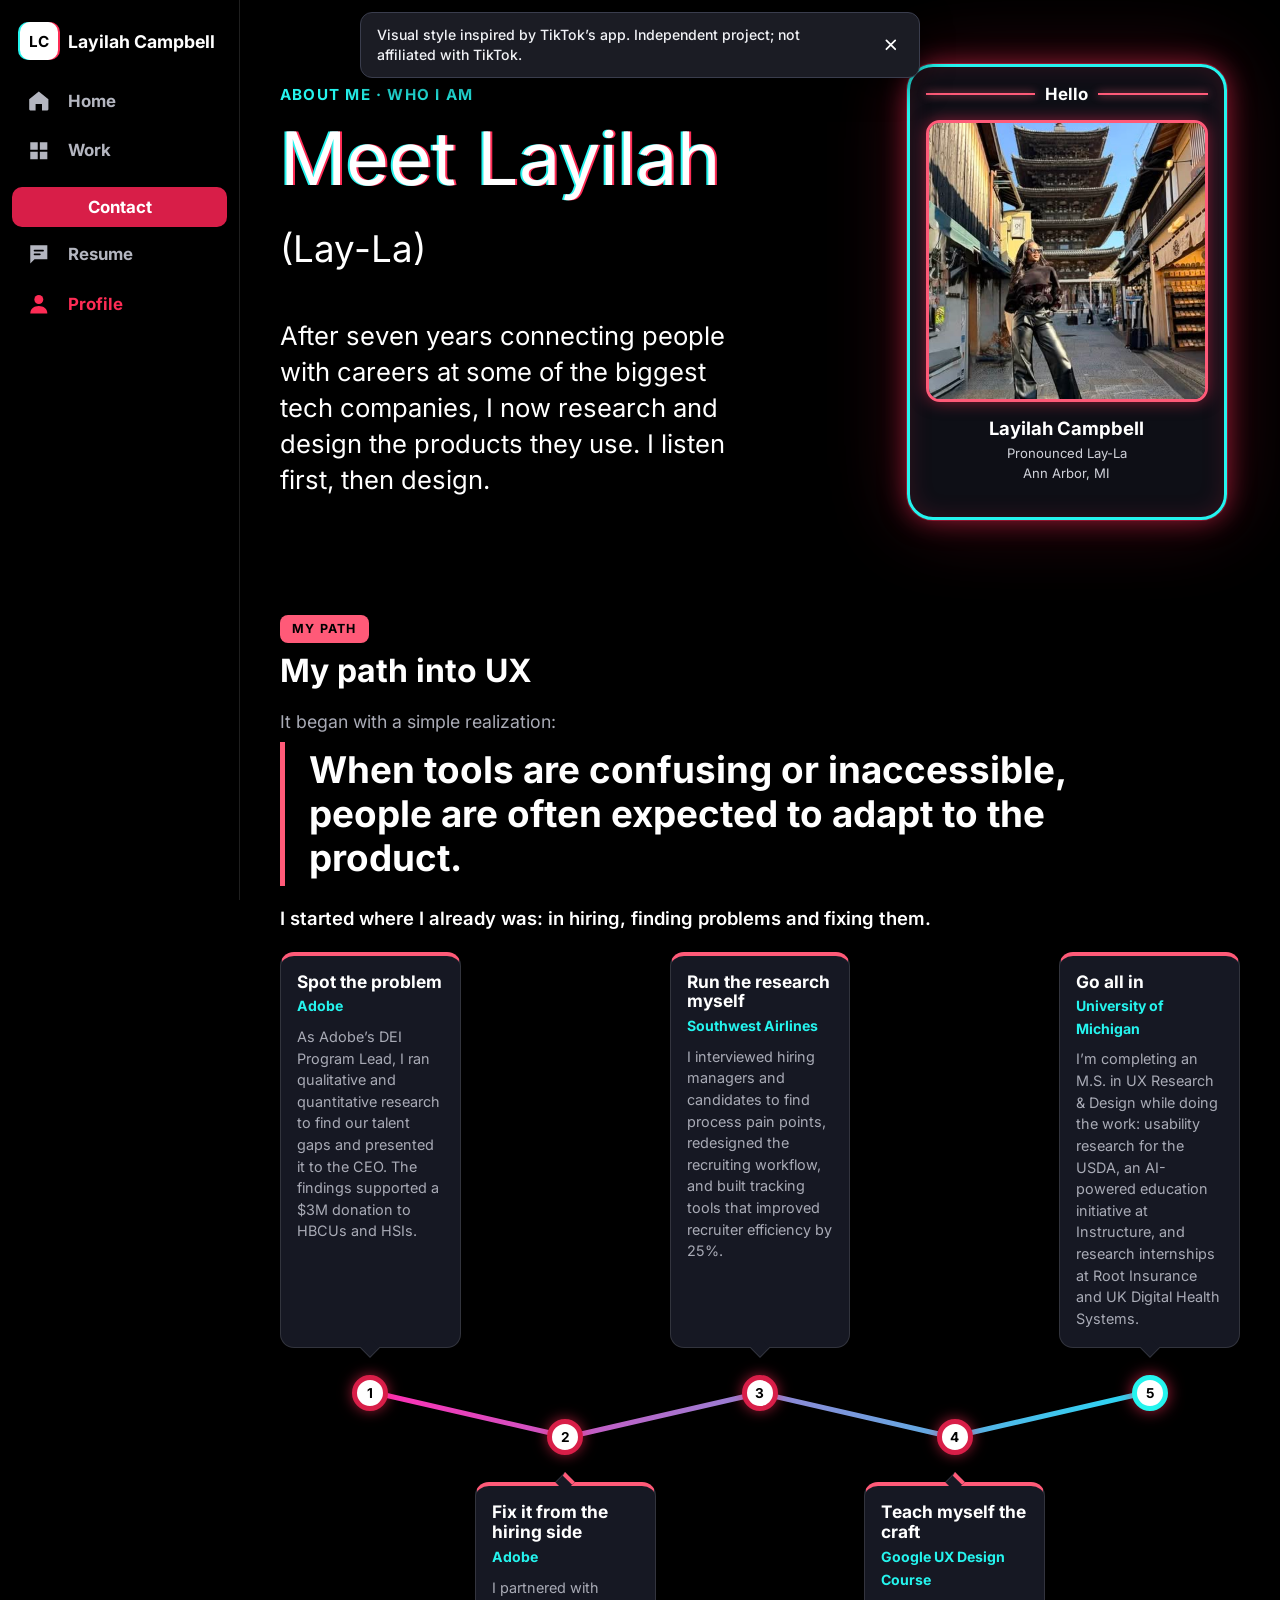
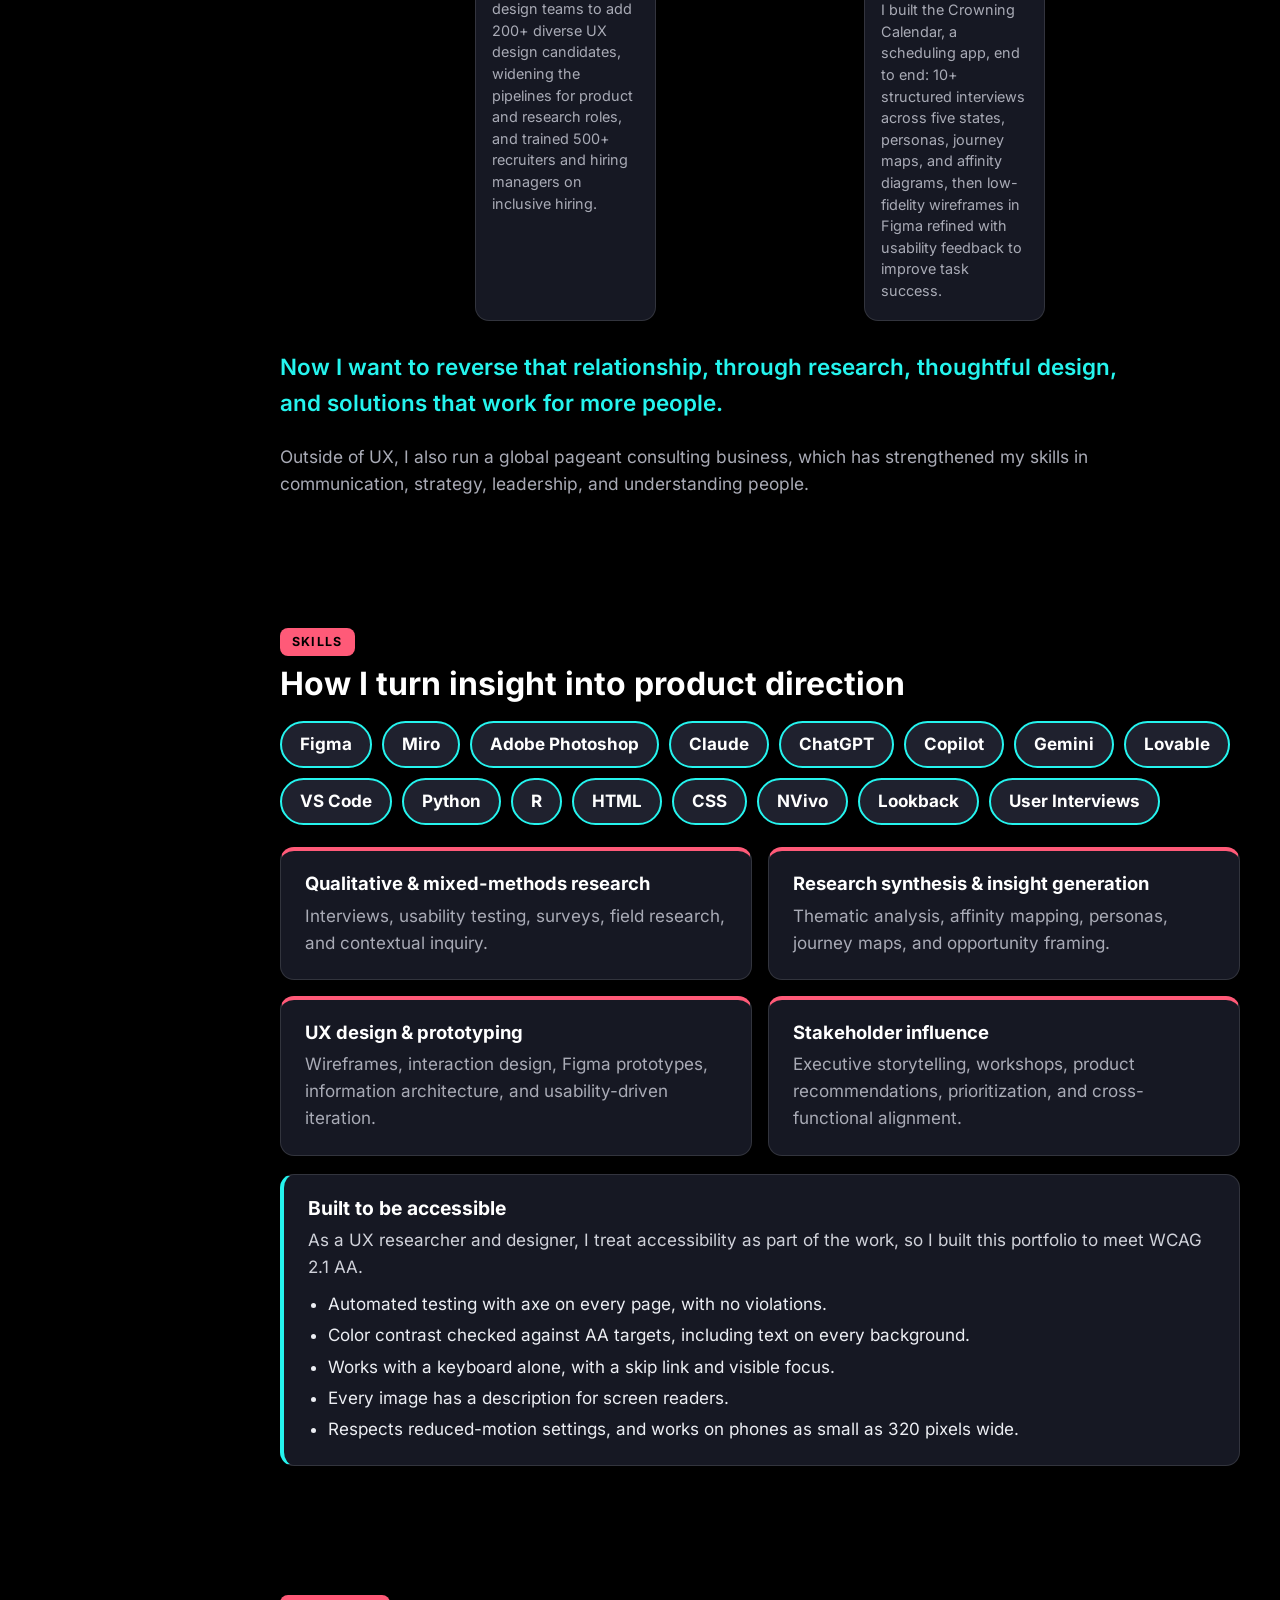
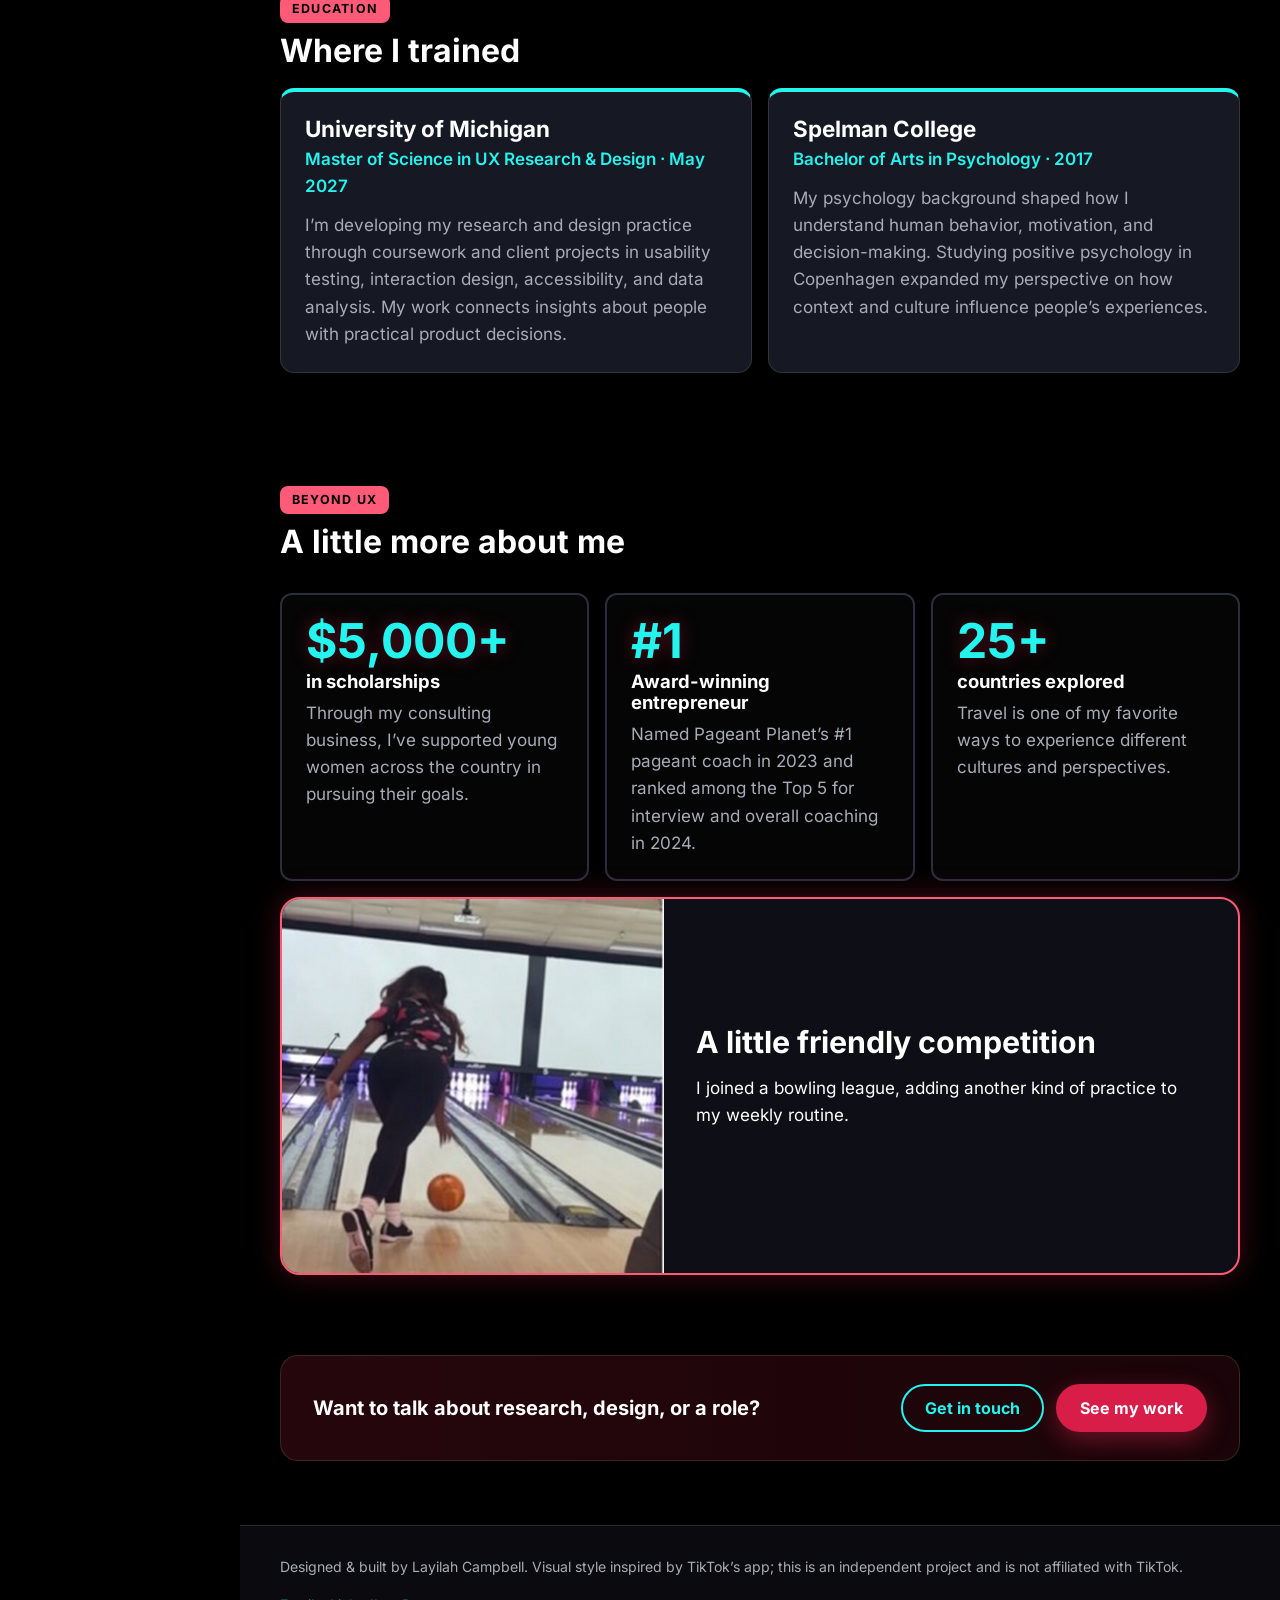
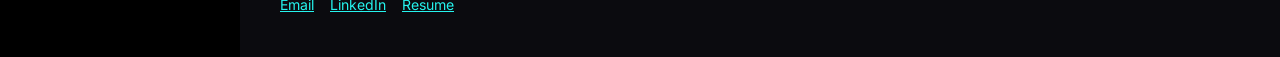
==== commit ca3a08a3: "Point link previews at the lcampbelltiktokportfolio address Co-Authored-By: Claude Sonnet 5.5 <norep" ====
--- a/about.html
+++ b/about.html
@@ -9,7 +9,7 @@
   <meta property="og:site_name" content="Layilah Campbell">
   <meta property="og:title" content="About Layilah Campbell | UX Researcher &amp; Designer">
   <meta property="og:description" content="From seven years of recruiting at Google, Adobe and Meta to UX research and design. Learn how Layilah works.">
-  <meta property="og:image" content="https://layilahnasser.github.io/tiktokportfolio/assets/img/og-card.jpg">
+  <meta property="og:image" content="https://layilahnasser.github.io/lcampbelltiktokportfolio/assets/img/og-card.jpg">
   <meta property="og:image:width" content="1200">
   <meta property="og:image:height" content="630">
   <meta property="og:image:alt" content="Layilah Campbell, UX research and design portfolio">
--- a/css/styles.css
+++ b/css/styles.css
@@ -966,3 +966,38 @@
 .rack-lane { color: var(--muted) !important; }
 .work-label { color: #fff; }
 .h1-sub { text-shadow: none !important; }
+
+/* one-time disclaimer notice (floats over the page, no layout shift) */
+.tt-disclaimer { position: fixed; z-index: 90; top: 12px; left: 50%; transform: translateX(-50%); width: min(560px, calc(100% - 24px)); display: flex; align-items: center; gap: 8px; padding: 10px 6px 10px 16px; border-radius: 12px; background: #1b1c24; border: 1px solid #3a3d4d; box-shadow: 0 8px 30px rgba(0, 0, 0, 0.6); color: #f1f2f6; transition: opacity 0.3s, transform 0.3s; }
+.tt-disclaimer p { margin: 0; flex: 1; font: 500 0.88rem/1.4 var(--font); }
+.tt-disclaimer button { flex: none; width: 44px; height: 44px; display: grid; place-items: center; background: none; border: 0; color: #fff; font-size: 1.1rem; cursor: pointer; border-radius: 8px; }
+.tt-disclaimer button:focus-visible { outline: 3px solid #fff; outline-offset: -2px; }
+.tt-disclaimer.is-out { opacity: 0; transform: translate(-50%, -12px); }
+@media (prefers-reduced-motion: reduce) { .tt-disclaimer { transition: none; } }
+
+/* work grid + end reel + feed arrows */
+.tiles { list-style: none; margin: 0; padding: 0; display: grid; grid-template-columns: repeat(2, 1fr); gap: 6px; }
+@media (min-width: 700px) { .tiles { grid-template-columns: repeat(3, 1fr); gap: 10px; } }
+.tile { position: relative; display: block; aspect-ratio: 3 / 4; border-radius: 8px; overflow: hidden; background: #161823; color: #fff; text-decoration: none; border: 1px solid var(--line); }
+.tile-img { position: absolute; inset: 0; display: grid; place-items: center; background: #0b0b0f; }
+.tile-img::before { content: ""; position: absolute; inset: 0; background: inherit; }
+.tile-img img { position: relative; width: 100%; height: 100%; object-fit: contain; padding: 0 0 70px; }
+.tile::after { content: ""; position: absolute; inset: 0; background: linear-gradient(to top, rgba(0,0,0,0.92), rgba(0,0,0,0) 55%); }
+.tile-meta { position: absolute; z-index: 2; left: 10px; right: 10px; bottom: 10px; display: flex; flex-direction: column; gap: 2px; }
+.tile-kind { font: 600 0.74rem var(--font); color: #d0d2da; }
+.tile strong { font: 800 1rem/1.2 var(--font); }
+.tile:hover { border-color: #fff; }
+.tile:focus-visible { outline: 3px solid #fff; outline-offset: 2px; }
+.end-btns { display: flex; flex-wrap: wrap; justify-content: center; gap: 10px; margin: 0 0 18px; }
+.reel-open--alt { background: transparent; border: 2px solid #fff; color: #fff; padding: 7px 16px; }
+.reel-open--alt:hover { background: #fff; color: #000; }
+.end-link { color: #fff; font-weight: 700; }
+.feed-arrows { display: none; }
+@media (min-width: 900px) {
+  body[data-page="home"] .feed-arrows { display: flex; flex-direction: column; gap: 10px; position: absolute; right: calc(50% - min(50%, calc((100dvh - var(--bar-h, 0px)) * 0.31)) - 66px); top: 50%; transform: translateY(-50%); }
+  .feed-arrow { width: 48px; height: 48px; border-radius: 50%; border: 0; background: #2a2d3b; color: #fff; font-size: 1.2rem; cursor: pointer; display: grid; place-items: center; }
+  .feed-arrow:hover { background: #3a3d4d; }
+  .feed-arrow:focus-visible { outline: 3px solid #fff; outline-offset: 2px; }
+  .feed-arrow[data-dir="-1"] .ic { transform: rotate(90deg); }
+  .feed-arrow[data-dir="1"] .ic { transform: rotate(-90deg); }
+}
